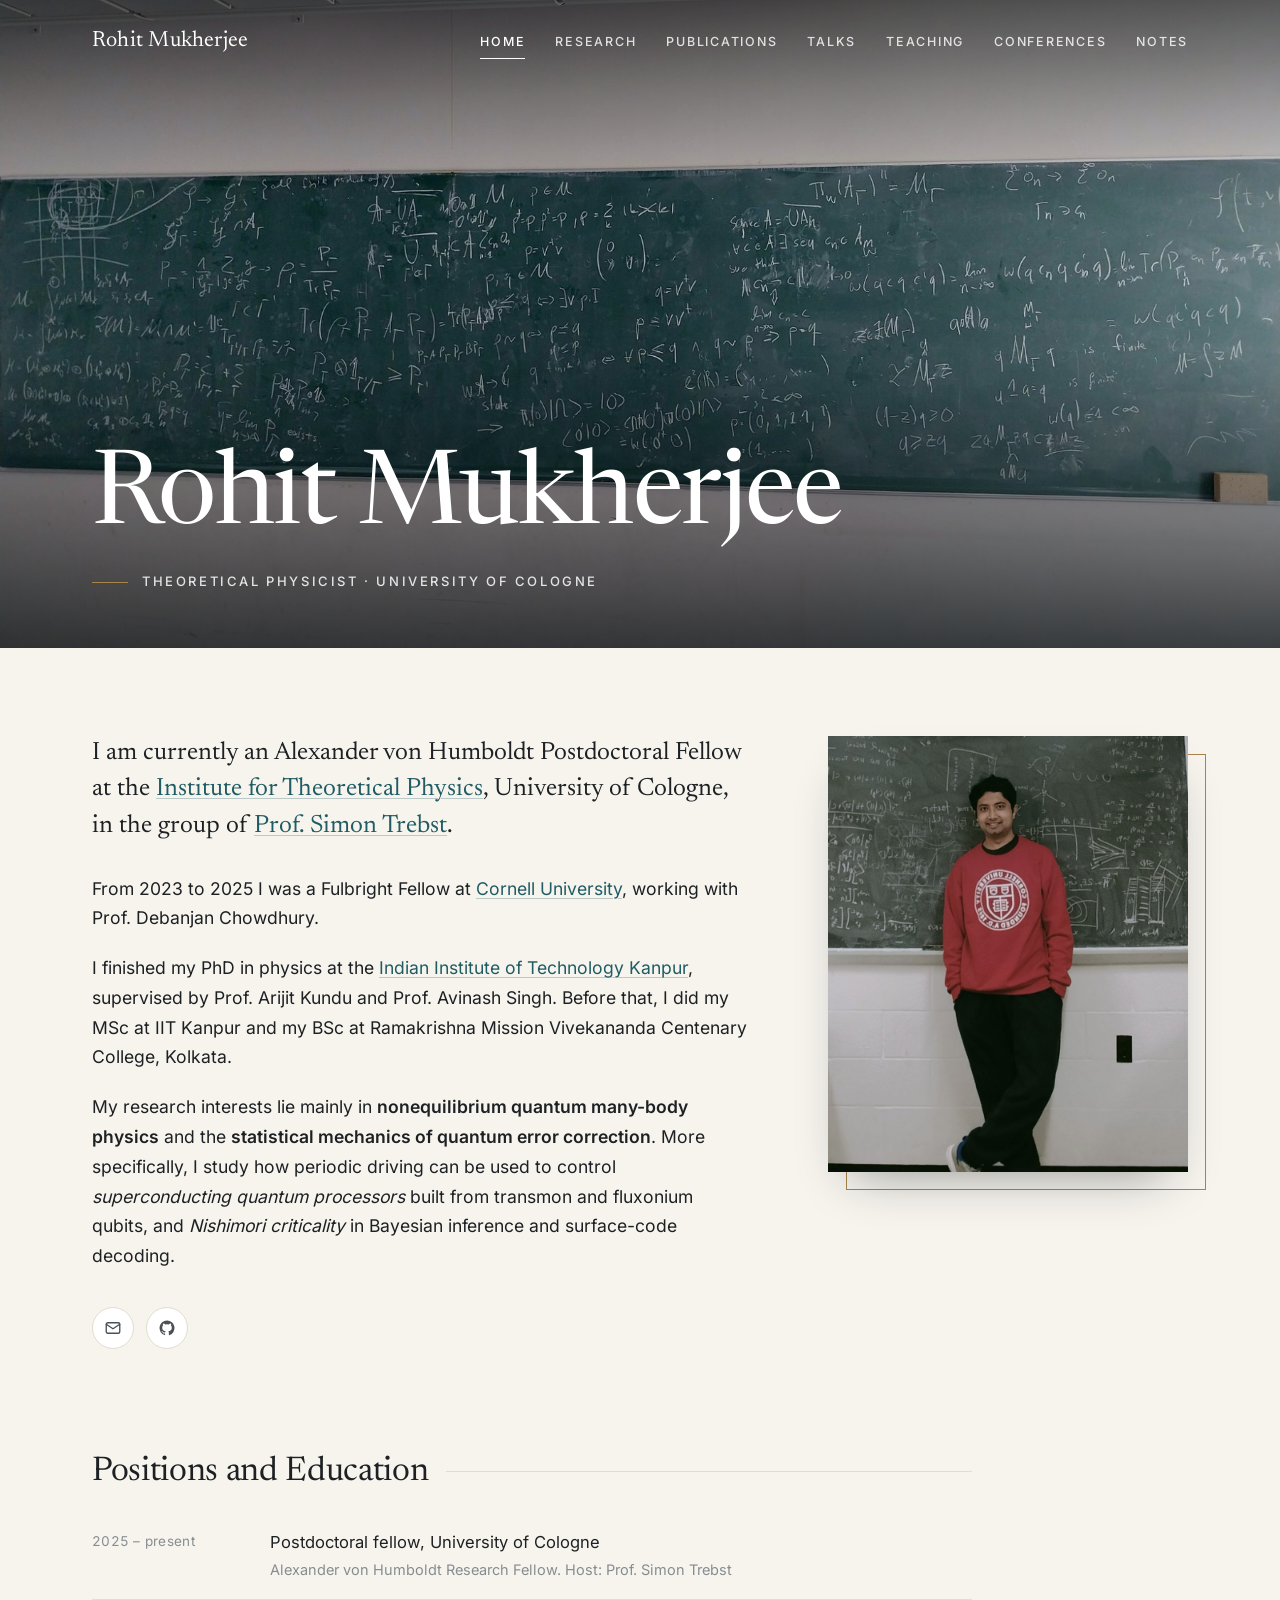
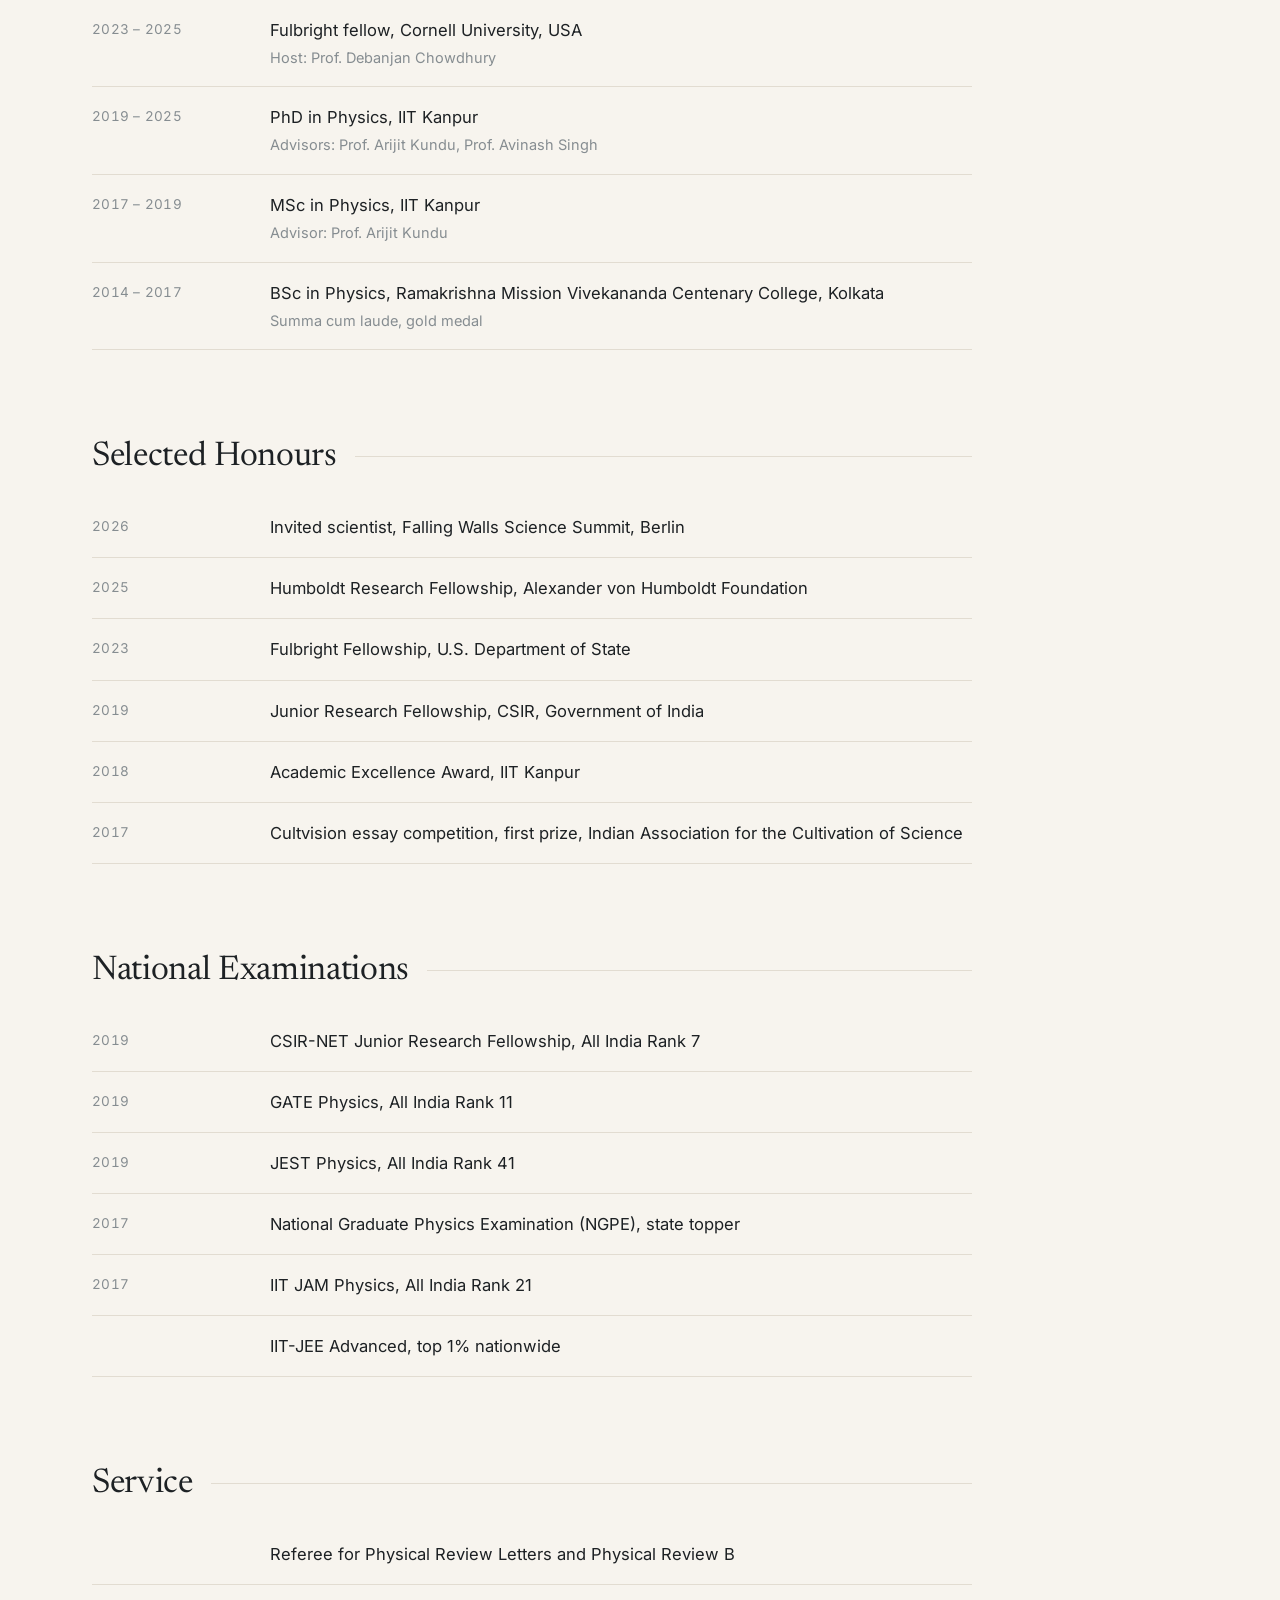
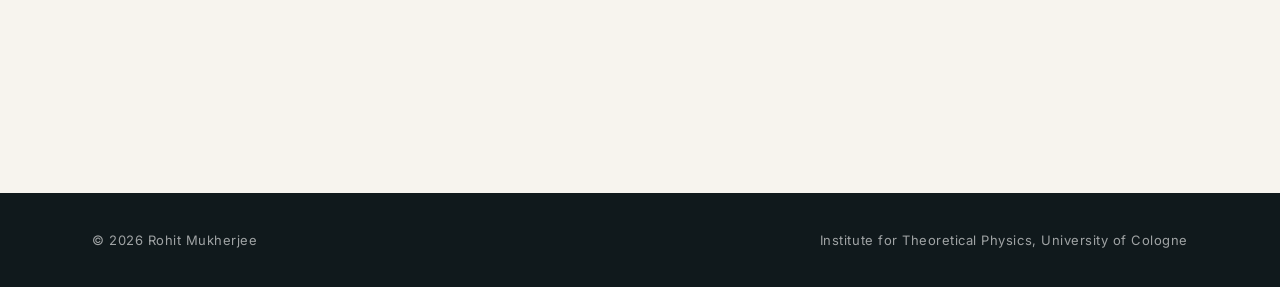
==== index.html @ ab515cd1 "Restyle: self-hosted Newsreader/Inter, full-bleed photo heroes, editorial layout Co-Authored-By: Cla" ====
<!DOCTYPE html>
<html lang="en">
  <head>
    <meta charset="UTF-8" />
    <meta name="viewport" content="width=device-width, initial-scale=1.0" />
    <title>Rohit Mukherjee</title>
    <meta name="description" content="Rohit Mukherjee, Alexander von Humboldt postdoctoral fellow at the Institute for Theoretical Physics, University of Cologne. Nonequilibrium quantum many-body physics and statistical mechanics of quantum error correction." />
    <link href="/assets/fonts/fonts.css" rel="stylesheet" />
    <link rel="stylesheet" href="/assets/site.css" />
  </head>
  <body class="has-hero">
    <header class="topbar">
      <div class="topbar-inner">
        <a class="brand" href="/">Rohit Mukherjee</a>
        <input class="nav-toggle" id="nav-toggle" type="checkbox" />
        <label class="nav-toggle-label" for="nav-toggle" aria-label="Menu"><span></span><span></span><span></span></label>
        <nav class="topnav" aria-label="Primary">
          <a href="/" aria-current="page">Home</a>
          <a href="/research/">Research</a>
          <a href="/publications/">Publications</a>
          <a href="/talks/">Talks</a>
          <a href="/teaching/">Teaching</a>
          <a href="/conferences/">Conferences</a>
          <a href="/notes/">Notes</a>
        </nav>
      </div>
    </header>
    <section class="banner banner-home" style="background-image: url('/assets/img/blackboard.jpg'); background-size: cover; background-position: center 60%">
      <div class="banner-inner">
        <h1>Rohit Mukherjee</h1>
        <p class="banner-sub">Theoretical physicist &middot; University of Cologne</p>
      </div>
    </section>
    <main class="page">
      <div class="home-grid section">
        <div class="prose">
          <p>I am currently an Alexander von Humboldt Postdoctoral Fellow at the <a href="https://www.thp.uni-koeln.de/">Institute for Theoretical Physics</a>, University of Cologne, in the group of <a href="https://www.thp.uni-koeln.de/trebst/">Prof. Simon Trebst</a>.</p>
          <p>From 2023 to 2025 I was a Fulbright Fellow at <a href="https://physics.cornell.edu/">Cornell University</a>, working with Prof. Debanjan Chowdhury.</p>
          <p>I finished my PhD in physics at the <a href="https://www.iitk.ac.in/phy/">Indian Institute of Technology Kanpur</a>, supervised by Prof. Arijit Kundu and Prof. Avinash Singh. Before that, I did my MSc at IIT Kanpur and my BSc at Ramakrishna Mission Vivekananda Centenary College, Kolkata.</p>
          <p>My research interests lie mainly in <b>nonequilibrium quantum many-body physics</b> and the <b>statistical mechanics of quantum error correction</b>. More specifically, I study how periodic driving can be used to control <i>superconducting quantum processors</i> built from transmon and fluxonium qubits, and <i>Nishimori criticality</i> in Bayesian inference and surface-code decoding.</p>
          <div class="icon-row"><a href="mailto:rmukher3@uni-koeln.de" title="Email" aria-label="Email"><svg viewBox="0 0 24 24" fill="none" stroke="currentColor" stroke-width="1.8" stroke-linecap="round" stroke-linejoin="round"><rect x="3" y="5" width="18" height="14" rx="2"/><path d="m3 7 9 6 9-6"/></svg></a><a href="https://github.com/rohitthpkoln-dotcom" title="GitHub" aria-label="GitHub"><svg viewBox="0 0 24 24" fill="currentColor"><path d="M12 2a10 10 0 0 0-3.16 19.49c.5.09.68-.22.68-.48v-1.7c-2.78.6-3.37-1.34-3.37-1.34-.45-1.16-1.11-1.47-1.11-1.47-.91-.62.07-.6.07-.6 1 .07 1.53 1.03 1.53 1.03.9 1.52 2.34 1.08 2.91.83.09-.65.35-1.08.63-1.33-2.22-.25-4.55-1.11-4.55-4.94 0-1.09.39-1.98 1.03-2.68-.1-.25-.45-1.27.1-2.64 0 0 .84-.27 2.75 1.02a9.56 9.56 0 0 1 5 0c1.91-1.29 2.75-1.02 2.75-1.02.55 1.37.2 2.39.1 2.64.64.7 1.03 1.59 1.03 2.68 0 3.84-2.34 4.68-4.57 4.93.36.31.68.92.68 1.85v2.75c0 .27.18.58.69.48A10 10 0 0 0 12 2Z"/></svg></a></div>
        </div>
        <figure class="photo-card" style="margin:0"><img src="/assets/img/portrait.jpg" alt="Photo of Rohit Mukherjee" /></figure>
      </div>
      <section class="section">
        <h2>Positions and Education</h2>
        <ul class="facts">
          <li><span class="fact-when">2025 &ndash; present</span><span class="fact-text">Postdoctoral fellow, University of Cologne<span class="fact-sub">Alexander von Humboldt Research Fellow. Host: Prof. Simon Trebst</span></span></li>
          <li><span class="fact-when">2023 &ndash; 2025</span><span class="fact-text">Fulbright fellow, Cornell University, USA<span class="fact-sub">Host: Prof. Debanjan Chowdhury</span></span></li>
          <li><span class="fact-when">2019 &ndash; 2025</span><span class="fact-text">PhD in Physics, IIT Kanpur<span class="fact-sub">Advisors: Prof. Arijit Kundu, Prof. Avinash Singh</span></span></li>
          <li><span class="fact-when">2017 &ndash; 2019</span><span class="fact-text">MSc in Physics, IIT Kanpur<span class="fact-sub">Advisor: Prof. Arijit Kundu</span></span></li>
          <li><span class="fact-when">2014 &ndash; 2017</span><span class="fact-text">BSc in Physics, Ramakrishna Mission Vivekananda Centenary College, Kolkata<span class="fact-sub">Summa cum laude, gold medal</span></span></li>
        </ul>
      </section>
      <section class="section">
        <h2>Selected Honours</h2>
        <ul class="facts">
          <li><span class="fact-when">2026</span><span class="fact-text">Invited scientist, Falling Walls Science Summit, Berlin</span></li>
          <li><span class="fact-when">2025</span><span class="fact-text">Humboldt Research Fellowship, Alexander von Humboldt Foundation</span></li>
          <li><span class="fact-when">2023</span><span class="fact-text">Fulbright Fellowship, U.S. Department of State</span></li>
          <li><span class="fact-when">2019</span><span class="fact-text">Junior Research Fellowship, CSIR, Government of India</span></li>
          <li><span class="fact-when">2018</span><span class="fact-text">Academic Excellence Award, IIT Kanpur</span></li>
          <li><span class="fact-when">2017</span><span class="fact-text">Cultvision essay competition, first prize, Indian Association for the Cultivation of Science</span></li>
        </ul>
      </section>
      <section class="section">
        <h2>National Examinations</h2>
        <ul class="facts">
          <li><span class="fact-when">2019</span><span class="fact-text">CSIR-NET Junior Research Fellowship, All India Rank 7</span></li>
          <li><span class="fact-when">2019</span><span class="fact-text">GATE Physics, All India Rank 11</span></li>
          <li><span class="fact-when">2019</span><span class="fact-text">JEST Physics, All India Rank 41</span></li>
          <li><span class="fact-when">2017</span><span class="fact-text">National Graduate Physics Examination (NGPE), state topper</span></li>
          <li><span class="fact-when">2017</span><span class="fact-text">IIT JAM Physics, All India Rank 21</span></li>
          <li><span class="fact-when"></span><span class="fact-text">IIT-JEE Advanced, top 1% nationwide</span></li>
        </ul>
      </section>
      <section class="section">
        <h2>Service</h2>
        <ul class="facts">
          <li><span class="fact-when"></span><span class="fact-text">Referee for Physical Review Letters and Physical Review B</span></li>
        </ul>
      </section>
    </main>

    <footer class="footer">
      <div class="footer-inner">
        <span>&copy; 2026 Rohit Mukherjee</span>
        <span>Institute for Theoretical Physics, University of Cologne</span>
      </div>
    </footer>
  </body>
</html>
---- assets/fonts/fonts.css ----
/* latin-ext */
@font-face {
  font-family: 'Inter';
  font-style: normal;
  font-weight: 400;
  font-display: swap;
  src: url(/assets/fonts/inter-normal-latin-ext.woff2) format('woff2');
  unicode-range: U+0100-02BA, U+02BD-02C5, U+02C7-02CC, U+02CE-02D7, U+02DD-02FF, U+0304, U+0308, U+0329, U+1D00-1DBF, U+1E00-1E9F, U+1EF2-1EFF, U+2020, U+20A0-20AB, U+20AD-20C0, U+2113, U+2C60-2C7F, U+A720-A7FF;
}
/* latin */
@font-face {
  font-family: 'Inter';
  font-style: normal;
  font-weight: 400;
  font-display: swap;
  src: url(/assets/fonts/inter-normal-latin.woff2) format('woff2');
  unicode-range: U+0000-00FF, U+0131, U+0152-0153, U+02BB-02BC, U+02C6, U+02DA, U+02DC, U+0304, U+0308, U+0329, U+2000-206F, U+20AC, U+2122, U+2191, U+2193, U+2212, U+2215, U+FEFF, U+FFFD;
}
/* latin-ext */
@font-face {
  font-family: 'Inter';
  font-style: normal;
  font-weight: 500;
  font-display: swap;
  src: url(/assets/fonts/inter-normal-latin-ext.woff2) format('woff2');
  unicode-range: U+0100-02BA, U+02BD-02C5, U+02C7-02CC, U+02CE-02D7, U+02DD-02FF, U+0304, U+0308, U+0329, U+1D00-1DBF, U+1E00-1E9F, U+1EF2-1EFF, U+2020, U+20A0-20AB, U+20AD-20C0, U+2113, U+2C60-2C7F, U+A720-A7FF;
}
/* latin */
@font-face {
  font-family: 'Inter';
  font-style: normal;
  font-weight: 500;
  font-display: swap;
  src: url(/assets/fonts/inter-normal-latin.woff2) format('woff2');
  unicode-range: U+0000-00FF, U+0131, U+0152-0153, U+02BB-02BC, U+02C6, U+02DA, U+02DC, U+0304, U+0308, U+0329, U+2000-206F, U+20AC, U+2122, U+2191, U+2193, U+2212, U+2215, U+FEFF, U+FFFD;
}
/* latin-ext */
@font-face {
  font-family: 'Inter';
  font-style: normal;
  font-weight: 600;
  font-display: swap;
  src: url(/assets/fonts/inter-normal-latin-ext.woff2) format('woff2');
  unicode-range: U+0100-02BA, U+02BD-02C5, U+02C7-02CC, U+02CE-02D7, U+02DD-02FF, U+0304, U+0308, U+0329, U+1D00-1DBF, U+1E00-1E9F, U+1EF2-1EFF, U+2020, U+20A0-20AB, U+20AD-20C0, U+2113, U+2C60-2C7F, U+A720-A7FF;
}
/* latin */
@font-face {
  font-family: 'Inter';
  font-style: normal;
  font-weight: 600;
  font-display: swap;
  src: url(/assets/fonts/inter-normal-latin.woff2) format('woff2');
  unicode-range: U+0000-00FF, U+0131, U+0152-0153, U+02BB-02BC, U+02C6, U+02DA, U+02DC, U+0304, U+0308, U+0329, U+2000-206F, U+20AC, U+2122, U+2191, U+2193, U+2212, U+2215, U+FEFF, U+FFFD;
}
/* latin-ext */
@font-face {
  font-family: 'Newsreader';
  font-style: italic;
  font-weight: 400;
  font-display: swap;
  src: url(/assets/fonts/newsreader-italic-latin-ext.woff2) format('woff2');
  unicode-range: U+0100-02BA, U+02BD-02C5, U+02C7-02CC, U+02CE-02D7, U+02DD-02FF, U+0304, U+0308, U+0329, U+1D00-1DBF, U+1E00-1E9F, U+1EF2-1EFF, U+2020, U+20A0-20AB, U+20AD-20C0, U+2113, U+2C60-2C7F, U+A720-A7FF;
}
/* latin */
@font-face {
  font-family: 'Newsreader';
  font-style: italic;
  font-weight: 400;
  font-display: swap;
  src: url(/assets/fonts/newsreader-italic-latin.woff2) format('woff2');
  unicode-range: U+0000-00FF, U+0131, U+0152-0153, U+02BB-02BC, U+02C6, U+02DA, U+02DC, U+0304, U+0308, U+0329, U+2000-206F, U+20AC, U+2122, U+2191, U+2193, U+2212, U+2215, U+FEFF, U+FFFD;
}
/* latin-ext */
@font-face {
  font-family: 'Newsreader';
  font-style: normal;
  font-weight: 400;
  font-display: swap;
  src: url(/assets/fonts/newsreader-normal-latin-ext.woff2) format('woff2');
  unicode-range: U+0100-02BA, U+02BD-02C5, U+02C7-02CC, U+02CE-02D7, U+02DD-02FF, U+0304, U+0308, U+0329, U+1D00-1DBF, U+1E00-1E9F, U+1EF2-1EFF, U+2020, U+20A0-20AB, U+20AD-20C0, U+2113, U+2C60-2C7F, U+A720-A7FF;
}
/* latin */
@font-face {
  font-family: 'Newsreader';
  font-style: normal;
  font-weight: 400;
  font-display: swap;
  src: url(/assets/fonts/newsreader-normal-latin.woff2) format('woff2');
  unicode-range: U+0000-00FF, U+0131, U+0152-0153, U+02BB-02BC, U+02C6, U+02DA, U+02DC, U+0304, U+0308, U+0329, U+2000-206F, U+20AC, U+2122, U+2191, U+2193, U+2212, U+2215, U+FEFF, U+FFFD;
}
/* latin-ext */
@font-face {
  font-family: 'Newsreader';
  font-style: normal;
  font-weight: 500;
  font-display: swap;
  src: url(/assets/fonts/newsreader-normal-latin-ext.woff2) format('woff2');
  unicode-range: U+0100-02BA, U+02BD-02C5, U+02C7-02CC, U+02CE-02D7, U+02DD-02FF, U+0304, U+0308, U+0329, U+1D00-1DBF, U+1E00-1E9F, U+1EF2-1EFF, U+2020, U+20A0-20AB, U+20AD-20C0, U+2113, U+2C60-2C7F, U+A720-A7FF;
}
/* latin */
@font-face {
  font-family: 'Newsreader';
  font-style: normal;
  font-weight: 500;
  font-display: swap;
  src: url(/assets/fonts/newsreader-normal-latin.woff2) format('woff2');
  unicode-range: U+0000-00FF, U+0131, U+0152-0153, U+02BB-02BC, U+02C6, U+02DA, U+02DC, U+0304, U+0308, U+0329, U+2000-206F, U+20AC, U+2122, U+2191, U+2193, U+2212, U+2215, U+FEFF, U+FFFD;
}
---- assets/site.css ----
/* ------------------------------------------------------------------
   Rohit Mukherjee — site styles
   Palette, type and spacing are set in :root; change them there.
   ------------------------------------------------------------------ */
:root {
  --paper: #f7f4ee;          /* page background */
  --paper-2: #efeae1;        /* subtle panels */
  --ink: #1d2124;            /* body text */
  --ink-soft: #4a5257;
  --muted: #868d91;          /* dates, author lists */
  --rule: #e2dcd1;           /* hairlines */
  --accent: #1f5c63;         /* links, headings accents (deep teal) */
  --accent-ink: #163f44;
  --brass: #a8834a;          /* small details */
  --night: #10191c;          /* dark surfaces */

  --serif: "Newsreader", "Iowan Old Style", Georgia, serif;
  --sans: "Inter", -apple-system, "Segoe UI", Helvetica, Arial, sans-serif;
  --mono: ui-monospace, "SF Mono", Menlo, monospace;

  --wide: 1160px;
  --text: 720px;
}

* { box-sizing: border-box; }
html { -webkit-text-size-adjust: 100%; scroll-behavior: smooth; }

body {
  margin: 0;
  background: var(--paper);
  color: var(--ink);
  font-family: var(--sans);
  font-size: 16.5px;
  line-height: 1.7;
  font-feature-settings: "ss01", "cv11";
  -webkit-font-smoothing: antialiased;
  text-rendering: optimizeLegibility;
}

a {
  color: var(--accent);
  text-decoration: underline;
  text-decoration-color: rgba(31, 92, 99, 0.28);
  text-decoration-thickness: 1px;
  text-underline-offset: 3px;
  transition: color 0.15s, text-decoration-color 0.15s;
}
a:hover { color: var(--accent-ink); text-decoration-color: currentColor; }

h1, h2, h3, h4 {
  font-family: var(--serif);
  font-weight: 400;
  color: var(--ink);
  line-height: 1.15;
  letter-spacing: -0.01em;
}
b, strong { font-weight: 600; }

/* ---------------- header ---------------- */
.topbar { position: relative; z-index: 30; }
.has-hero .topbar { position: absolute; top: 0; left: 0; right: 0; }
.plain .topbar { background: var(--night); }

.topbar-inner {
  max-width: var(--wide);
  margin: 0 auto;
  padding: 0 32px;
  height: 84px;
  display: flex;
  align-items: center;
  justify-content: space-between;
  gap: 24px;
}
.brand {
  font-family: var(--serif);
  font-size: 22px;
  letter-spacing: 0.01em;
  color: #fff;
  text-decoration: none;
  white-space: nowrap;
}
.brand:hover { color: #fff; }

.topnav { display: flex; gap: 30px; align-items: center; }
.topnav a {
  position: relative;
  color: rgba(255, 255, 255, 0.82);
  font-size: 12.5px;
  font-weight: 500;
  letter-spacing: 0.14em;
  text-transform: uppercase;
  text-decoration: none;
  padding: 6px 0;
  white-space: nowrap;
}
.topnav a::after {
  content: "";
  position: absolute;
  left: 0;
  right: 0;
  bottom: 0;
  height: 1px;
  background: currentColor;
  transform: scaleX(0);
  transform-origin: left;
  transition: transform 0.25s ease;
}
.topnav a:hover { color: #fff; }
.topnav a:hover::after, .topnav a[aria-current="page"]::after { transform: scaleX(1); }
.topnav a[aria-current="page"] { color: #fff; }

.nav-toggle, .nav-toggle-label { display: none; }

/* ---------------- hero banner ---------------- */
.banner {
  position: relative;
  min-height: 46vh;
  display: flex;
  align-items: flex-end;
  background-color: var(--night);
  background-size: cover;
  background-position: center;
  color: #fff;
  isolation: isolate;
}
.banner-home { min-height: 72vh; }
.banner::before {               /* legibility: dark at top (nav) and bottom (title) */
  content: "";
  position: absolute;
  inset: 0;
  z-index: -1;
  background:
    linear-gradient(180deg, rgba(10, 16, 18, 0.62) 0%, rgba(10, 16, 18, 0.12) 32%, rgba(10, 16, 18, 0.18) 55%, rgba(10, 16, 18, 0.78) 100%);
}
.banner-inner {
  width: 100%;
  max-width: var(--wide);
  margin: 0 auto;
  padding: 140px 32px 56px;
}
.banner h1 {
  margin: 0;
  color: #fff;
  font-size: clamp(40px, 6vw, 76px);
  font-weight: 400;
  letter-spacing: -0.015em;
  line-height: 1.02;
}
.banner-home h1 { font-size: clamp(48px, 8vw, 104px); }
.banner-sub {
  margin: 18px 0 0;
  font-size: 13px;
  font-weight: 500;
  letter-spacing: 0.2em;
  text-transform: uppercase;
  color: rgba(255, 255, 255, 0.85);
}
.banner-sub::before {
  content: "";
  display: inline-block;
  width: 36px;
  height: 1px;
  margin-right: 14px;
  vertical-align: middle;
  background: var(--brass);
}

/* ---------------- page body ---------------- */
.page {
  max-width: var(--wide);
  margin: 0 auto;
  padding: 88px 32px 120px;
}
.page > *:not(.home-grid) { max-width: 880px; }

.page-intro {
  font-family: var(--serif);
  font-size: 22px;
  line-height: 1.5;
  color: var(--ink-soft);
  margin: 0 0 64px;
  max-width: var(--text);
}
.prose { max-width: var(--text); }
.prose p { margin: 0 0 1.15em; }
.prose b { color: var(--ink); }

.section { margin: 0 0 88px; }
.section > h2, .year-heading {
  display: flex;
  align-items: baseline;
  gap: 18px;
  font-size: 34px;
  margin: 0 0 28px;
}
.section > h2::after, .year-heading::after {
  content: "";
  flex: 1;
  height: 1px;
  background: var(--rule);
  transform: translateY(-8px);
}
.section > h3 {
  font-size: 22px;
  font-style: italic;
  margin: 36px 0 10px;
  color: var(--ink-soft);
}
.year-heading { margin-top: 64px; font-size: 30px; color: var(--accent); }

/* home */
.home-grid {
  display: grid;
  grid-template-columns: minmax(0, 1fr) 360px;
  gap: 80px;
  align-items: start;
  margin-bottom: 104px;
}
.home-grid .prose { font-size: 17.5px; }
.home-grid .prose p:first-child {
  font-family: var(--serif);
  font-size: 25px;
  line-height: 1.45;
  color: var(--ink);
}
.photo-card {
  margin: 0;
  position: relative;
}
.photo-card::before {             /* offset brass frame */
  content: "";
  position: absolute;
  inset: 18px -18px -18px 18px;
  border: 1px solid var(--brass);
  z-index: 0;
}
.photo-card img {
  position: relative;
  z-index: 1;
  display: block;
  width: 100%;
  height: auto;
  filter: saturate(0.92);
  box-shadow: 0 24px 48px -24px rgba(16, 25, 28, 0.45);
}

.icon-row { display: flex; gap: 12px; margin-top: 36px; flex-wrap: wrap; }
.icon-row a {
  display: inline-flex;
  align-items: center;
  justify-content: center;
  width: 42px;
  height: 42px;
  border: 1px solid var(--rule);
  border-radius: 50%;
  color: var(--ink-soft);
  background: #fff;
  font-size: 11px;
  font-weight: 600;
  letter-spacing: 0.04em;
  text-decoration: none;
  transition: all 0.2s;
}
.icon-row a:hover { background: var(--accent); border-color: var(--accent); color: #fff; }
.icon-row svg { width: 18px; height: 18px; }

/* CV-style lists: date left, text right */
.facts { list-style: none; margin: 0; padding: 0; }
.facts li {
  display: grid;
  grid-template-columns: 150px minmax(0, 1fr);
  gap: 28px;
  padding: 16px 0;
  border-top: 1px solid var(--rule);
}
.facts li:last-child { border-bottom: 1px solid var(--rule); }
.fact-when {
  color: var(--muted);
  font-size: 13.5px;
  font-variant-numeric: tabular-nums;
  letter-spacing: 0.02em;
  padding-top: 2px;
}
.fact-sub { display: block; color: var(--muted); font-size: 14.5px; margin-top: 2px; }

/* entries (publications, talks, conferences, notes) */
.entries { list-style: none; margin: 0; padding: 0; }
.entry { padding: 26px 0; border-top: 1px solid var(--rule); }
.entry:last-child { border-bottom: 1px solid var(--rule); }
.section > h2 + .entries > .entry:first-child,
.section > h2 + .facts > li:first-child,
.year-heading + .entries > .entry:first-child { border-top: 0; padding-top: 8px; }
.entry-title {
  font-family: var(--serif);
  font-size: 21px;
  line-height: 1.35;
  color: var(--ink);
  margin: 0;
}
.entry-title a { color: var(--ink); text-decoration: none; }
.entry-title a:hover { color: var(--accent); }
.entry-meta { color: var(--muted); font-size: 14.5px; margin: 8px 0 0; }
.entry-meta b { color: var(--ink-soft); }
.entry-meta a { color: var(--accent); }
.entry-text { margin: 10px 0 0; color: var(--ink-soft); }
.entry-links {
  margin: 12px 0 0;
  display: flex;
  gap: 20px;
  flex-wrap: wrap;
  font-size: 12.5px;
  font-weight: 500;
  letter-spacing: 0.1em;
  text-transform: uppercase;
}
.entry-links a { text-decoration: none; }
.entry-links a::after { content: " \2192"; }

.pill {
  display: inline-block;
  margin-right: 12px;
  padding: 3px 10px 2px;
  border: 1px solid var(--brass);
  border-radius: 2px;
  color: var(--brass);
  font-family: var(--sans);
  font-size: 10.5px;
  font-weight: 600;
  letter-spacing: 0.16em;
  text-transform: uppercase;
  vertical-align: 4px;
}

.tag-row { display: flex; gap: 14px; flex-wrap: wrap; margin-top: 12px; }
.tag { font-size: 13px; color: var(--muted); }
.tag::before { content: "#"; color: var(--brass); margin-right: 1px; }

.empty { color: var(--muted); font-style: italic; }

/* ---------------- footer ---------------- */
.footer { background: var(--night); color: rgba(255, 255, 255, 0.6); font-size: 13px; }
.footer-inner {
  max-width: var(--wide);
  margin: 0 auto;
  padding: 36px 32px;
  display: flex;
  justify-content: space-between;
  gap: 16px;
  flex-wrap: wrap;
  letter-spacing: 0.04em;
}

/* ---------------- note (post) pages ---------------- */
.post-shell {
  max-width: var(--wide);
  margin: 0 auto;
  padding: 80px 32px 120px;
  display: grid;
  grid-template-columns: minmax(0, 1fr) 230px;
  gap: 72px;
  align-items: start;
}
.article-header { margin-bottom: 40px; padding-bottom: 32px; border-bottom: 1px solid var(--rule); }
.article-header h1 { font-size: clamp(34px, 4.5vw, 52px); margin: 10px 0 16px; }
.article-meta {
  color: var(--brass);
  margin: 0;
  font-size: 12.5px;
  font-weight: 500;
  letter-spacing: 0.16em;
  text-transform: uppercase;
}
.article-lede { font-family: var(--serif); color: var(--ink-soft); font-size: 21px; line-height: 1.5; margin: 0; }
.post-tags { display: flex; gap: 14px; flex-wrap: wrap; margin-top: 16px; }

.article-body { max-width: 740px; font-size: 17px; }
.article-body h2 { font-size: 32px; margin: 56px 0 14px; }
.article-body h3 { font-size: 23px; font-style: italic; margin: 36px 0 10px; }
.article-body p, .article-body li { line-height: 1.8; }
.article-body blockquote {
  margin: 28px 0;
  padding: 18px 24px;
  border-left: 2px solid var(--brass);
  background: var(--paper-2);
  font-family: var(--serif);
  font-size: 19px;
}
.article-body code { font-family: var(--mono); font-size: 0.86em; background: var(--paper-2); padding: 1px 5px; border-radius: 3px; }
.article-body pre { overflow-x: auto; background: var(--paper-2); padding: 16px 18px; border-radius: 4px; }
.article-body pre code { background: none; padding: 0; }
.article-body mjx-container[display="true"] { overflow-x: auto; overflow-y: hidden; max-width: 100%; }
.article-body table { border-collapse: collapse; margin: 18px 0; }
.article-body th, .article-body td { border-bottom: 1px solid var(--rule); padding: 8px 14px; }
.article-body img { max-width: 100%; }

.toc-card { position: sticky; top: 40px; font-size: 14px; }
.toc-label {
  margin: 0 0 12px;
  font-weight: 600;
  color: var(--brass);
  letter-spacing: 0.16em;
  text-transform: uppercase;
  font-size: 11px;
}
.toc-list { list-style: none; margin: 0; padding: 0 0 0 16px; border-left: 1px solid var(--rule); }
.toc-item { margin: 8px 0; line-height: 1.4; }
.toc-item a { color: var(--muted); text-decoration: none; }
.toc-item a:hover { color: var(--accent); }
.toc-item-sub { padding-left: 14px; font-size: 13px; }
.toc-empty { color: var(--muted); }
.error-panel { padding: 20px; border: 1px solid var(--rule); background: #fff; }

/* ---------------- small screens ---------------- */
@media (max-width: 1000px) {
  .nav-toggle-label {
    display: inline-flex;
    flex-direction: column;
    gap: 6px;
    cursor: pointer;
    padding: 8px;
  }
  .nav-toggle-label span { width: 24px; height: 1.5px; background: #fff; display: block; }
  .topnav {
    display: none;
    position: absolute;
    top: 84px;
    left: 0;
    right: 0;
    flex-direction: column;
    align-items: flex-start;
    gap: 0;
    padding: 8px 32px 20px;
    background: var(--night);
  }
  .topnav a { padding: 12px 0; }
  .nav-toggle:checked ~ .topnav { display: flex; }
}

@media (max-width: 860px) {
  body { font-size: 16px; }
  .home-grid { grid-template-columns: 1fr; gap: 56px; }
  .photo-card { max-width: 300px; order: -1; }
  .post-shell { grid-template-columns: 1fr; }
  .toc-card { display: none; }
  .banner { min-height: 38vh; }
  .banner-home { min-height: 56vh; }
  .page { padding: 56px 20px 88px; }
  .topbar-inner, .footer-inner, .post-shell, .banner-inner { padding-left: 20px; padding-right: 20px; }
  .banner-inner { padding-top: 120px; padding-bottom: 36px; }
  .section > h2 { font-size: 28px; }
  .home-grid .prose p:first-child { font-size: 21px; }
}

@media (max-width: 600px) {
  .facts li { grid-template-columns: 1fr; gap: 2px; }
}
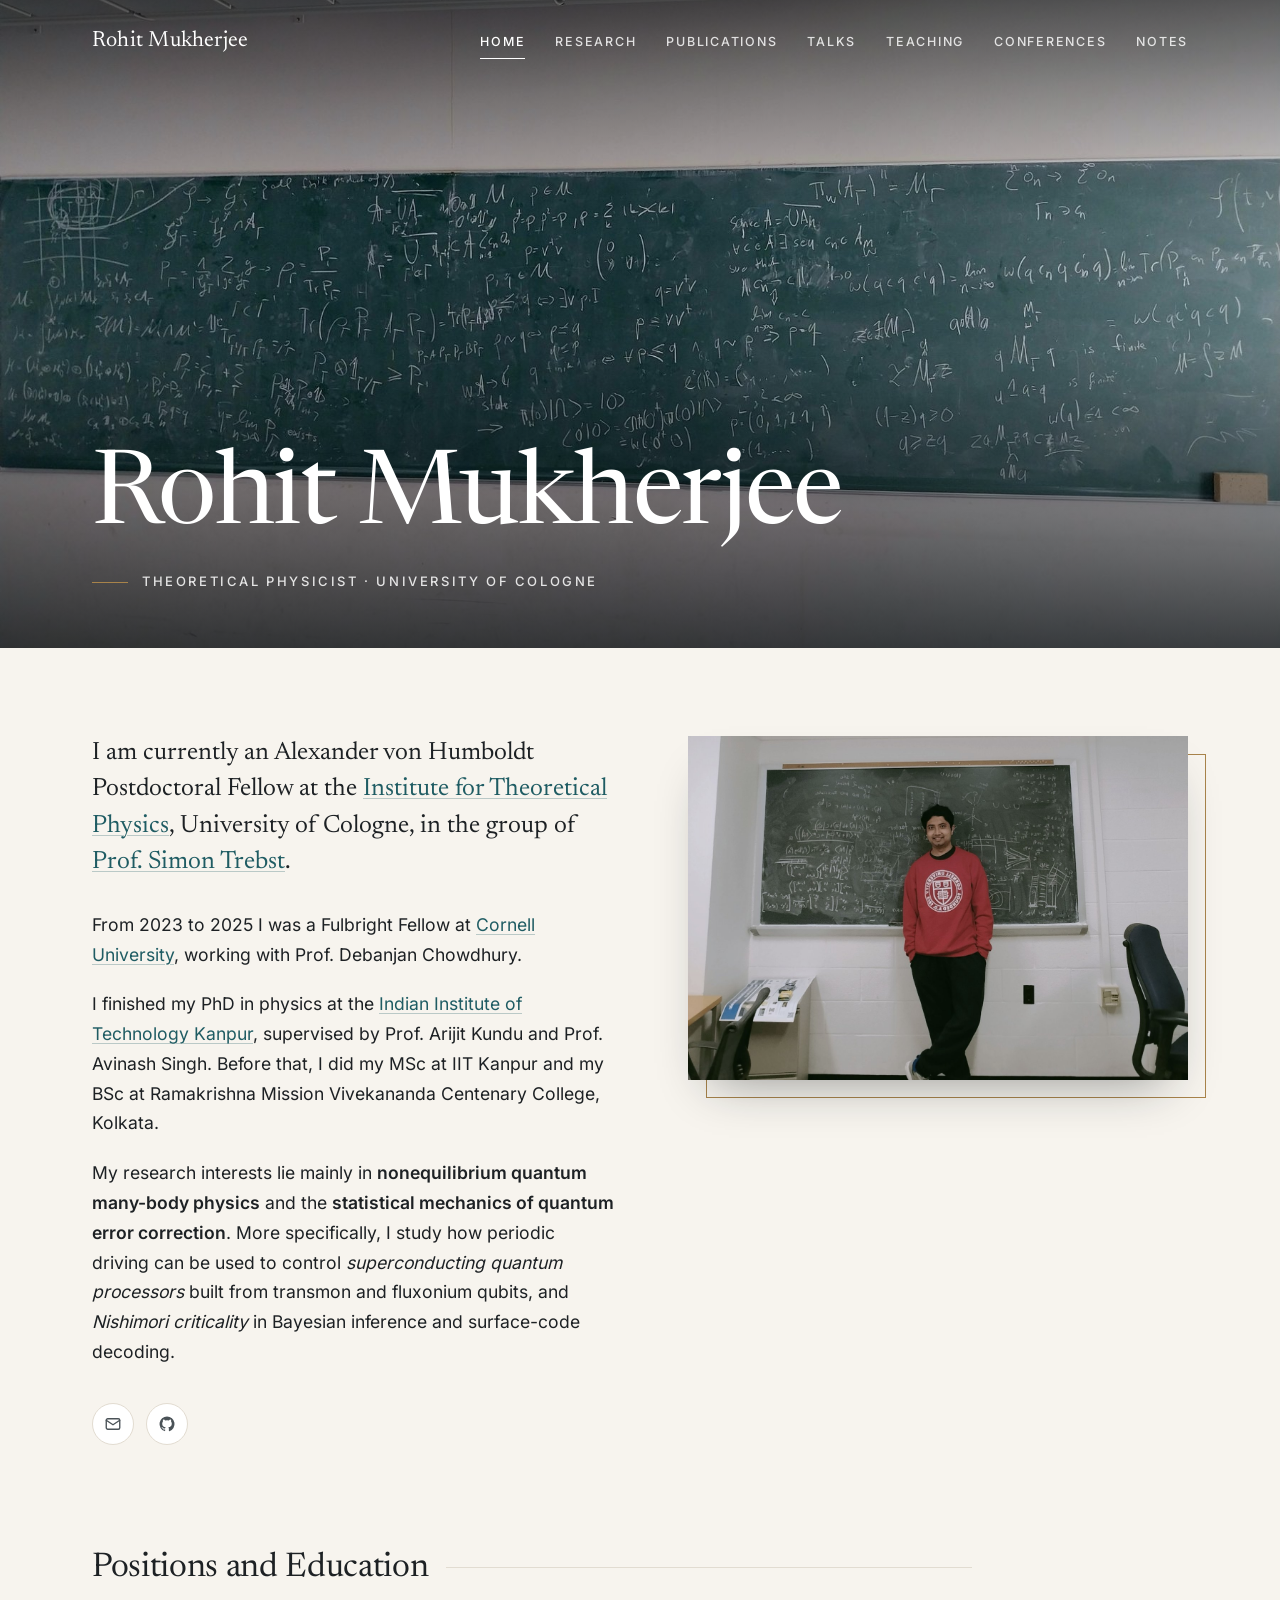
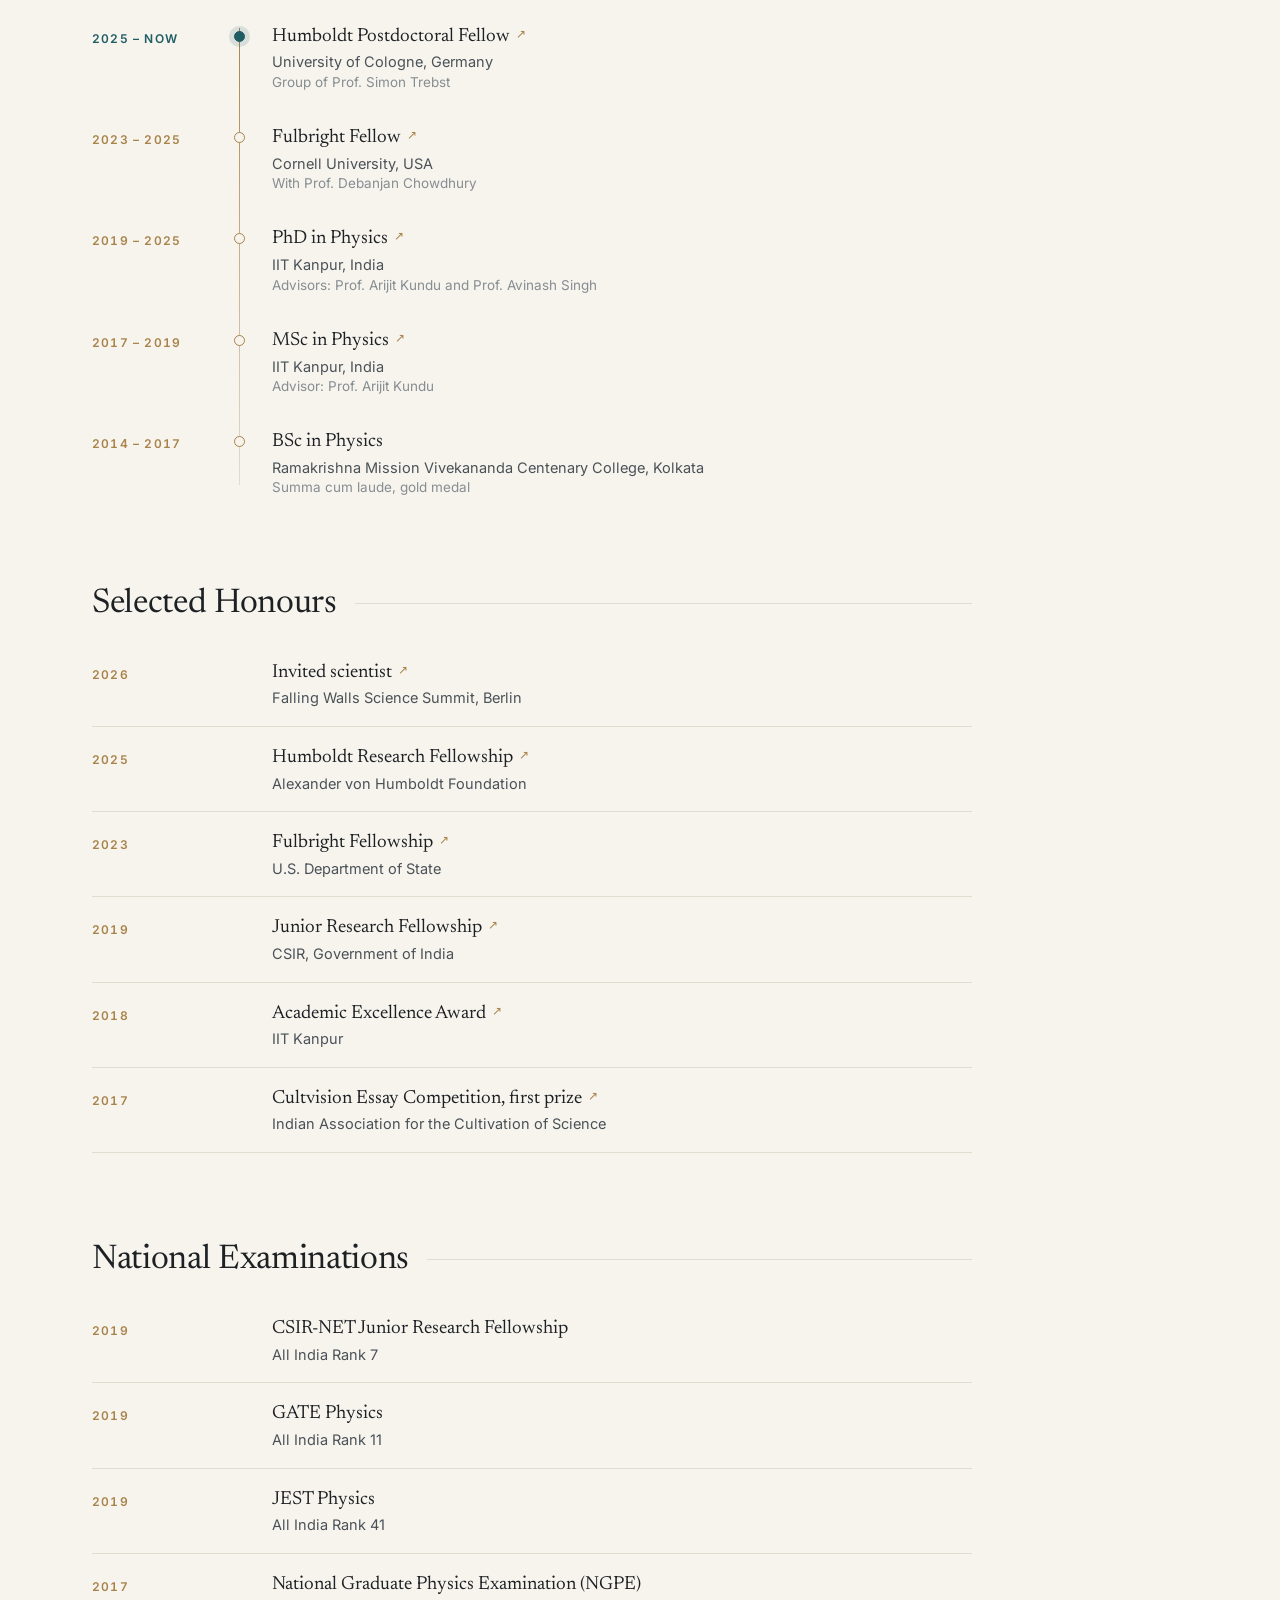
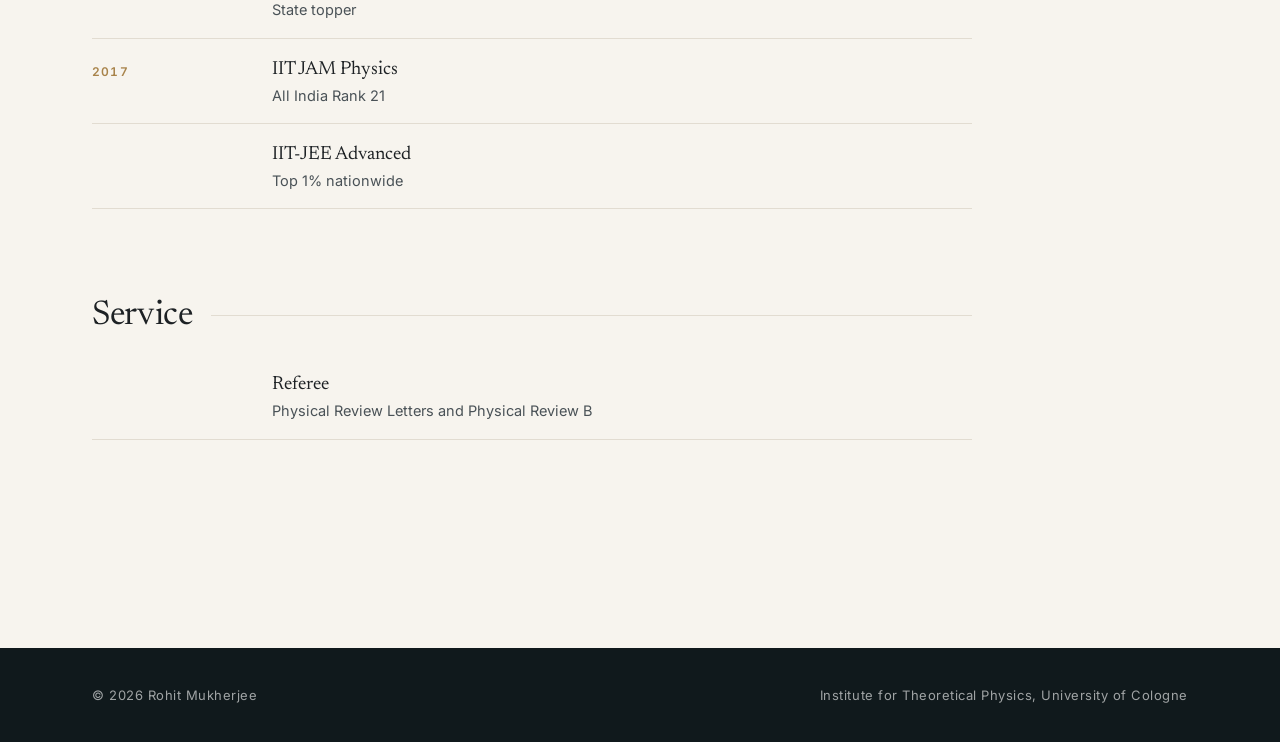
==== commit d62e3f30: "Home: timeline for positions, linked honours, unified list style Co-Authored-By: Claude Opus 5.5 <no" ====
--- a/index.html
+++ b/index.html
@@ -44,40 +44,40 @@
       </div>
       <section class="section">
         <h2>Positions and Education</h2>
-        <ul class="facts">
-          <li><span class="fact-when">2025 &ndash; present</span><span class="fact-text">Postdoctoral fellow, University of Cologne<span class="fact-sub">Alexander von Humboldt Research Fellow. Host: Prof. Simon Trebst</span></span></li>
-          <li><span class="fact-when">2023 &ndash; 2025</span><span class="fact-text">Fulbright fellow, Cornell University, USA<span class="fact-sub">Host: Prof. Debanjan Chowdhury</span></span></li>
-          <li><span class="fact-when">2019 &ndash; 2025</span><span class="fact-text">PhD in Physics, IIT Kanpur<span class="fact-sub">Advisors: Prof. Arijit Kundu, Prof. Avinash Singh</span></span></li>
-          <li><span class="fact-when">2017 &ndash; 2019</span><span class="fact-text">MSc in Physics, IIT Kanpur<span class="fact-sub">Advisor: Prof. Arijit Kundu</span></span></li>
-          <li><span class="fact-when">2014 &ndash; 2017</span><span class="fact-text">BSc in Physics, Ramakrishna Mission Vivekananda Centenary College, Kolkata<span class="fact-sub">Summa cum laude, gold medal</span></span></li>
+        <ul class="facts timeline">
+          <li class="is-current"><span class="fact-when">2025 &ndash; now</span><span class="tl-dot" aria-hidden="true"></span><span class="fact-text"><a class="fact-link" href="https://www.thp.uni-koeln.de/trebst/">Humboldt Postdoctoral Fellow</a><span class="fact-place">University of Cologne, Germany</span><span class="fact-sub">Group of Prof. Simon Trebst</span></span></li>
+          <li><span class="fact-when">2023 &ndash; 2025</span><span class="tl-dot" aria-hidden="true"></span><span class="fact-text"><a class="fact-link" href="https://physics.cornell.edu/">Fulbright Fellow</a><span class="fact-place">Cornell University, USA</span><span class="fact-sub">With Prof. Debanjan Chowdhury</span></span></li>
+          <li><span class="fact-when">2019 &ndash; 2025</span><span class="tl-dot" aria-hidden="true"></span><span class="fact-text"><a class="fact-link" href="https://www.iitk.ac.in/phy/">PhD in Physics</a><span class="fact-place">IIT Kanpur, India</span><span class="fact-sub">Advisors: Prof. Arijit Kundu and Prof. Avinash Singh</span></span></li>
+          <li><span class="fact-when">2017 &ndash; 2019</span><span class="tl-dot" aria-hidden="true"></span><span class="fact-text"><a class="fact-link" href="https://www.iitk.ac.in/phy/">MSc in Physics</a><span class="fact-place">IIT Kanpur, India</span><span class="fact-sub">Advisor: Prof. Arijit Kundu</span></span></li>
+          <li><span class="fact-when">2014 &ndash; 2017</span><span class="tl-dot" aria-hidden="true"></span><span class="fact-text">BSc in Physics<span class="fact-place">Ramakrishna Mission Vivekananda Centenary College, Kolkata</span><span class="fact-sub">Summa cum laude, gold medal</span></span></li>
         </ul>
       </section>
       <section class="section">
         <h2>Selected Honours</h2>
         <ul class="facts">
-          <li><span class="fact-when">2026</span><span class="fact-text">Invited scientist, Falling Walls Science Summit, Berlin</span></li>
-          <li><span class="fact-when">2025</span><span class="fact-text">Humboldt Research Fellowship, Alexander von Humboldt Foundation</span></li>
-          <li><span class="fact-when">2023</span><span class="fact-text">Fulbright Fellowship, U.S. Department of State</span></li>
-          <li><span class="fact-when">2019</span><span class="fact-text">Junior Research Fellowship, CSIR, Government of India</span></li>
-          <li><span class="fact-when">2018</span><span class="fact-text">Academic Excellence Award, IIT Kanpur</span></li>
-          <li><span class="fact-when">2017</span><span class="fact-text">Cultvision essay competition, first prize, Indian Association for the Cultivation of Science</span></li>
+          <li><span class="fact-when">2026</span><span class="fact-text"><a class="fact-link" href="https://falling-walls.com/">Invited scientist</a><span class="fact-place">Falling Walls Science Summit, Berlin</span></span></li>
+          <li><span class="fact-when">2025</span><span class="fact-text"><a class="fact-link" href="https://www.humboldt-foundation.de/en/apply/sponsorship-programmes/humboldt-research-fellowship">Humboldt Research Fellowship</a><span class="fact-place">Alexander von Humboldt Foundation</span></span></li>
+          <li><span class="fact-when">2023</span><span class="fact-text"><a class="fact-link" href="https://fulbrightprogram.org/">Fulbright Fellowship</a><span class="fact-place">U.S. Department of State</span></span></li>
+          <li><span class="fact-when">2019</span><span class="fact-text"><a class="fact-link" href="https://csirhrdg.res.in/">Junior Research Fellowship</a><span class="fact-place">CSIR, Government of India</span></span></li>
+          <li><span class="fact-when">2018</span><span class="fact-text"><a class="fact-link" href="https://www.iitk.ac.in/">Academic Excellence Award</a><span class="fact-place">IIT Kanpur</span></span></li>
+          <li><span class="fact-when">2017</span><span class="fact-text"><a class="fact-link" href="https://iacs.res.in/">Cultvision Essay Competition, first prize</a><span class="fact-place">Indian Association for the Cultivation of Science</span></span></li>
         </ul>
       </section>
       <section class="section">
         <h2>National Examinations</h2>
         <ul class="facts">
-          <li><span class="fact-when">2019</span><span class="fact-text">CSIR-NET Junior Research Fellowship, All India Rank 7</span></li>
-          <li><span class="fact-when">2019</span><span class="fact-text">GATE Physics, All India Rank 11</span></li>
-          <li><span class="fact-when">2019</span><span class="fact-text">JEST Physics, All India Rank 41</span></li>
-          <li><span class="fact-when">2017</span><span class="fact-text">National Graduate Physics Examination (NGPE), state topper</span></li>
-          <li><span class="fact-when">2017</span><span class="fact-text">IIT JAM Physics, All India Rank 21</span></li>
-          <li><span class="fact-when"></span><span class="fact-text">IIT-JEE Advanced, top 1% nationwide</span></li>
+          <li><span class="fact-when">2019</span><span class="fact-text">CSIR-NET Junior Research Fellowship<span class="fact-place">All India Rank 7</span></span></li>
+          <li><span class="fact-when">2019</span><span class="fact-text">GATE Physics<span class="fact-place">All India Rank 11</span></span></li>
+          <li><span class="fact-when">2019</span><span class="fact-text">JEST Physics<span class="fact-place">All India Rank 41</span></span></li>
+          <li><span class="fact-when">2017</span><span class="fact-text">National Graduate Physics Examination (NGPE)<span class="fact-place">State topper</span></span></li>
+          <li><span class="fact-when">2017</span><span class="fact-text">IIT JAM Physics<span class="fact-place">All India Rank 21</span></span></li>
+          <li><span class="fact-when"></span><span class="fact-text">IIT-JEE Advanced<span class="fact-place">Top 1% nationwide</span></span></li>
         </ul>
       </section>
       <section class="section">
         <h2>Service</h2>
         <ul class="facts">
-          <li><span class="fact-when"></span><span class="fact-text">Referee for Physical Review Letters and Physical Review B</span></li>
+          <li><span class="fact-when"></span><span class="fact-text">Referee<span class="fact-place">Physical Review Letters and Physical Review B</span></span></li>
         </ul>
       </section>
     </main>
--- a/assets/site.css
+++ b/assets/site.css
@@ -211,8 +211,8 @@
 /* home */
 .home-grid {
   display: grid;
-  grid-template-columns: minmax(0, 1fr) 360px;
-  gap: 80px;
+  grid-template-columns: minmax(0, 1.05fr) minmax(0, 1fr);
+  gap: 72px;
   align-items: start;
   margin-bottom: 104px;
 }
@@ -264,24 +264,66 @@
 .icon-row a:hover { background: var(--accent); border-color: var(--accent); color: #fff; }
 .icon-row svg { width: 18px; height: 18px; }
 
-/* CV-style lists: date left, text right */
+/* CV-style lists: date column | (marker) | title + place + note */
 .facts { list-style: none; margin: 0; padding: 0; }
 .facts li {
   display: grid;
-  grid-template-columns: 150px minmax(0, 1fr);
-  gap: 28px;
-  padding: 16px 0;
+  grid-template-columns: 132px minmax(0, 1fr);
+  gap: 48px;
+  padding: 18px 0;
   border-top: 1px solid var(--rule);
 }
 .facts li:last-child { border-bottom: 1px solid var(--rule); }
 .fact-when {
-  color: var(--muted);
-  font-size: 13.5px;
+  color: var(--brass);
+  font-size: 12px;
+  font-weight: 600;
   font-variant-numeric: tabular-nums;
-  letter-spacing: 0.02em;
-  padding-top: 2px;
-}
-.fact-sub { display: block; color: var(--muted); font-size: 14.5px; margin-top: 2px; }
+  letter-spacing: 0.1em;
+  text-transform: uppercase;
+  padding-top: 5px;
+}
+.fact-text { font-family: var(--serif); font-size: 19px; line-height: 1.35; color: var(--ink); }
+.fact-place { display: block; font-family: var(--sans); font-size: 14.5px; color: var(--ink-soft); margin-top: 3px; }
+.fact-sub { display: block; font-family: var(--sans); font-size: 13.5px; color: var(--muted); margin-top: 1px; }
+.fact-link { color: var(--ink); text-decoration: none; background-image: linear-gradient(var(--brass), var(--brass));
+  background-size: 0 1px; background-repeat: no-repeat; background-position: 0 100%; transition: background-size .3s, color .2s; }
+.fact-link::after { content: "\2197"; font-family: var(--sans); font-size: 12px; color: var(--brass); margin-left: 6px; vertical-align: 3px; }
+.fact-link:hover { color: var(--accent); background-size: 100% 1px; }
+
+/* Timeline variant: vertical line with markers, no row rules */
+.timeline { position: relative; }
+.timeline::before {
+  content: "";
+  position: absolute;
+  top: 12px;
+  bottom: 12px;
+  left: 147px;
+  width: 1px;
+  background: linear-gradient(180deg, var(--brass), var(--rule));
+}
+.timeline li {
+  grid-template-columns: 132px 30px minmax(0, 1fr);
+  gap: 0 0;
+  border: 0 !important;
+  padding: 0 0 34px;
+}
+.timeline li:last-child { padding-bottom: 0; }
+.timeline .fact-when { padding-right: 16px; }
+.tl-dot {
+  justify-self: center;
+  margin-top: 7px;
+  width: 11px;
+  height: 11px;
+  border-radius: 50%;
+  background: var(--paper);
+  border: 1.5px solid var(--brass);
+  position: relative;
+  z-index: 1;
+}
+.timeline .fact-text { padding-left: 18px; }
+.timeline li.is-current .tl-dot { background: var(--accent); border-color: var(--accent); box-shadow: 0 0 0 5px rgba(31, 92, 99, 0.14); }
+.timeline li.is-current .fact-when { color: var(--accent); }
 
 /* entries (publications, talks, conferences, notes) */
 .entries { list-style: none; margin: 0; padding: 0; }
@@ -439,7 +481,7 @@
 @media (max-width: 860px) {
   body { font-size: 16px; }
   .home-grid { grid-template-columns: 1fr; gap: 56px; }
-  .photo-card { max-width: 300px; order: -1; }
+  .photo-card { max-width: 100%; order: -1; }
   .post-shell { grid-template-columns: 1fr; }
   .toc-card { display: none; }
   .banner { min-height: 38vh; }
@@ -453,4 +495,9 @@
 
 @media (max-width: 600px) {
   .facts li { grid-template-columns: 1fr; gap: 2px; }
-}
+  .timeline::before { left: 5px; }
+  .timeline li { grid-template-columns: 30px minmax(0, 1fr); padding-bottom: 28px; }
+  .timeline .fact-when { grid-column: 2; grid-row: 1; padding-left: 18px; }
+  .timeline .tl-dot { grid-column: 1; grid-row: 1; justify-self: start; }
+  .timeline .fact-text { grid-column: 2; }
+}
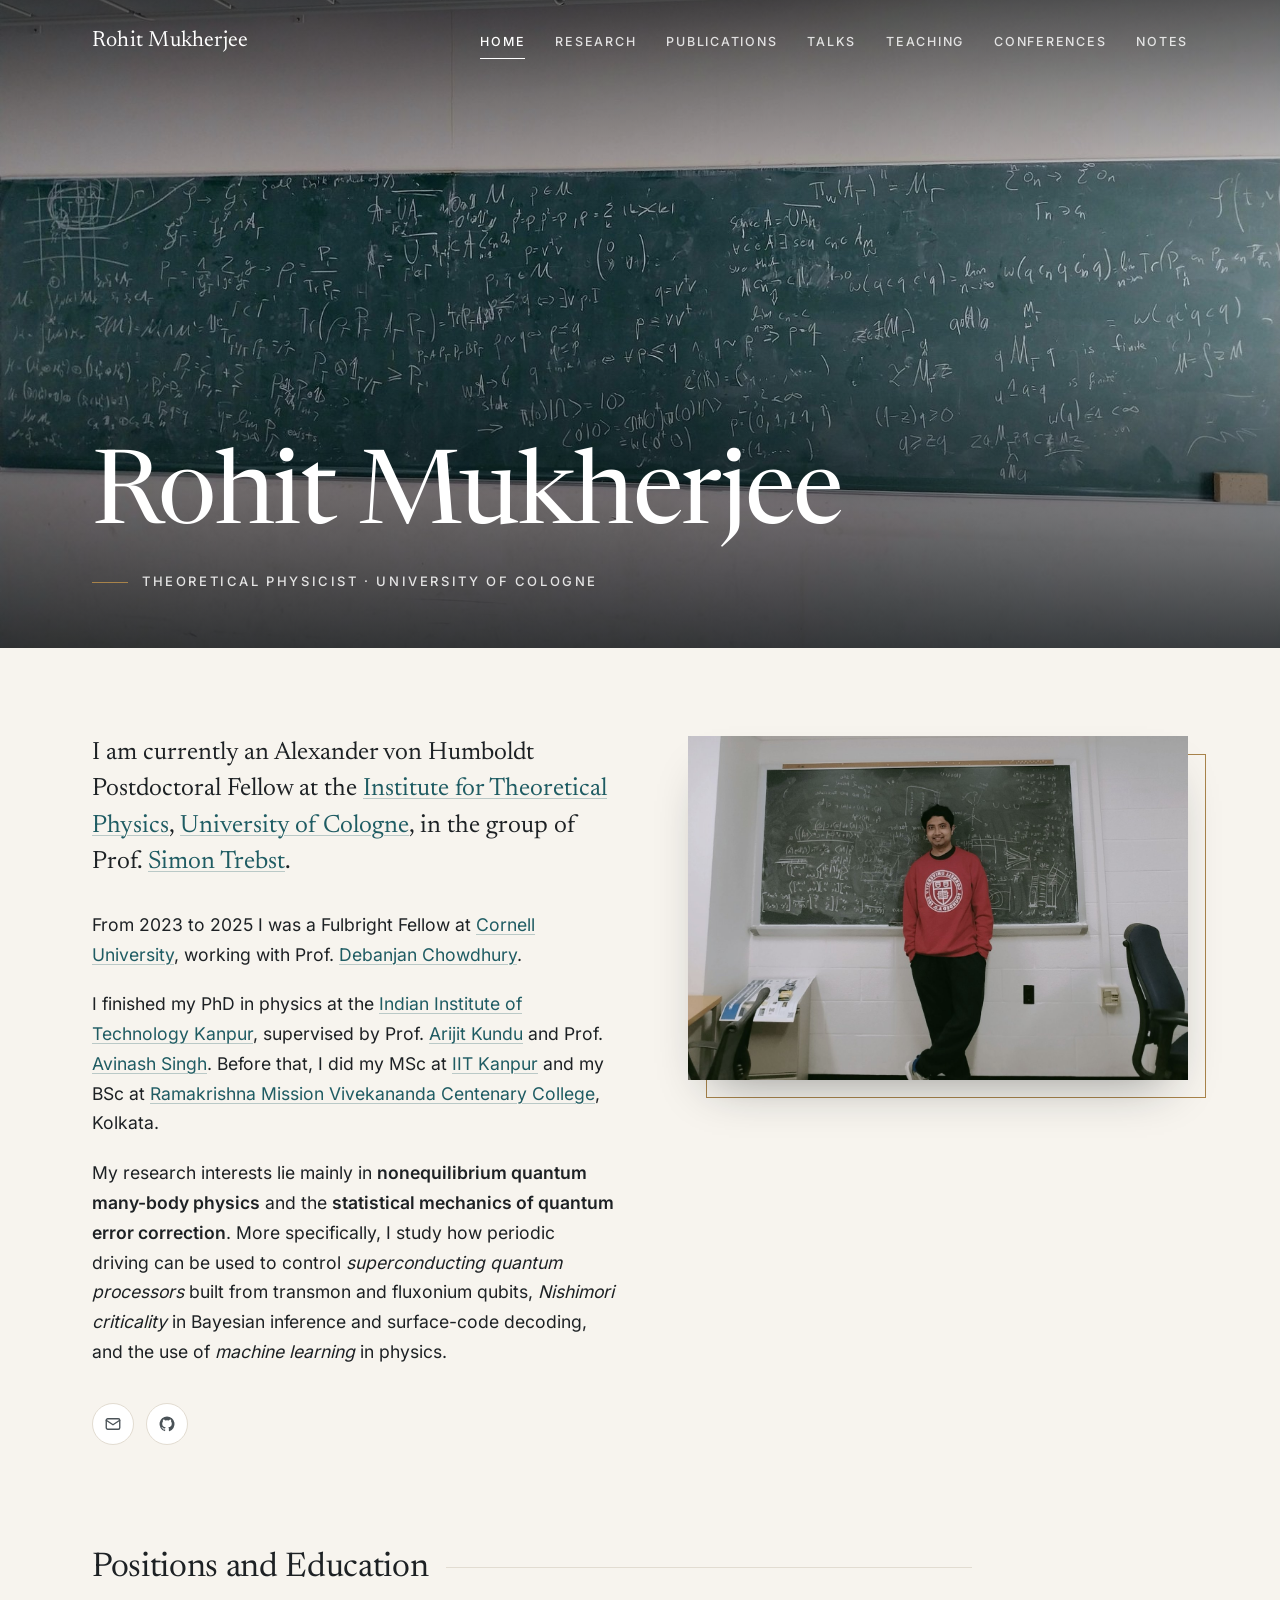
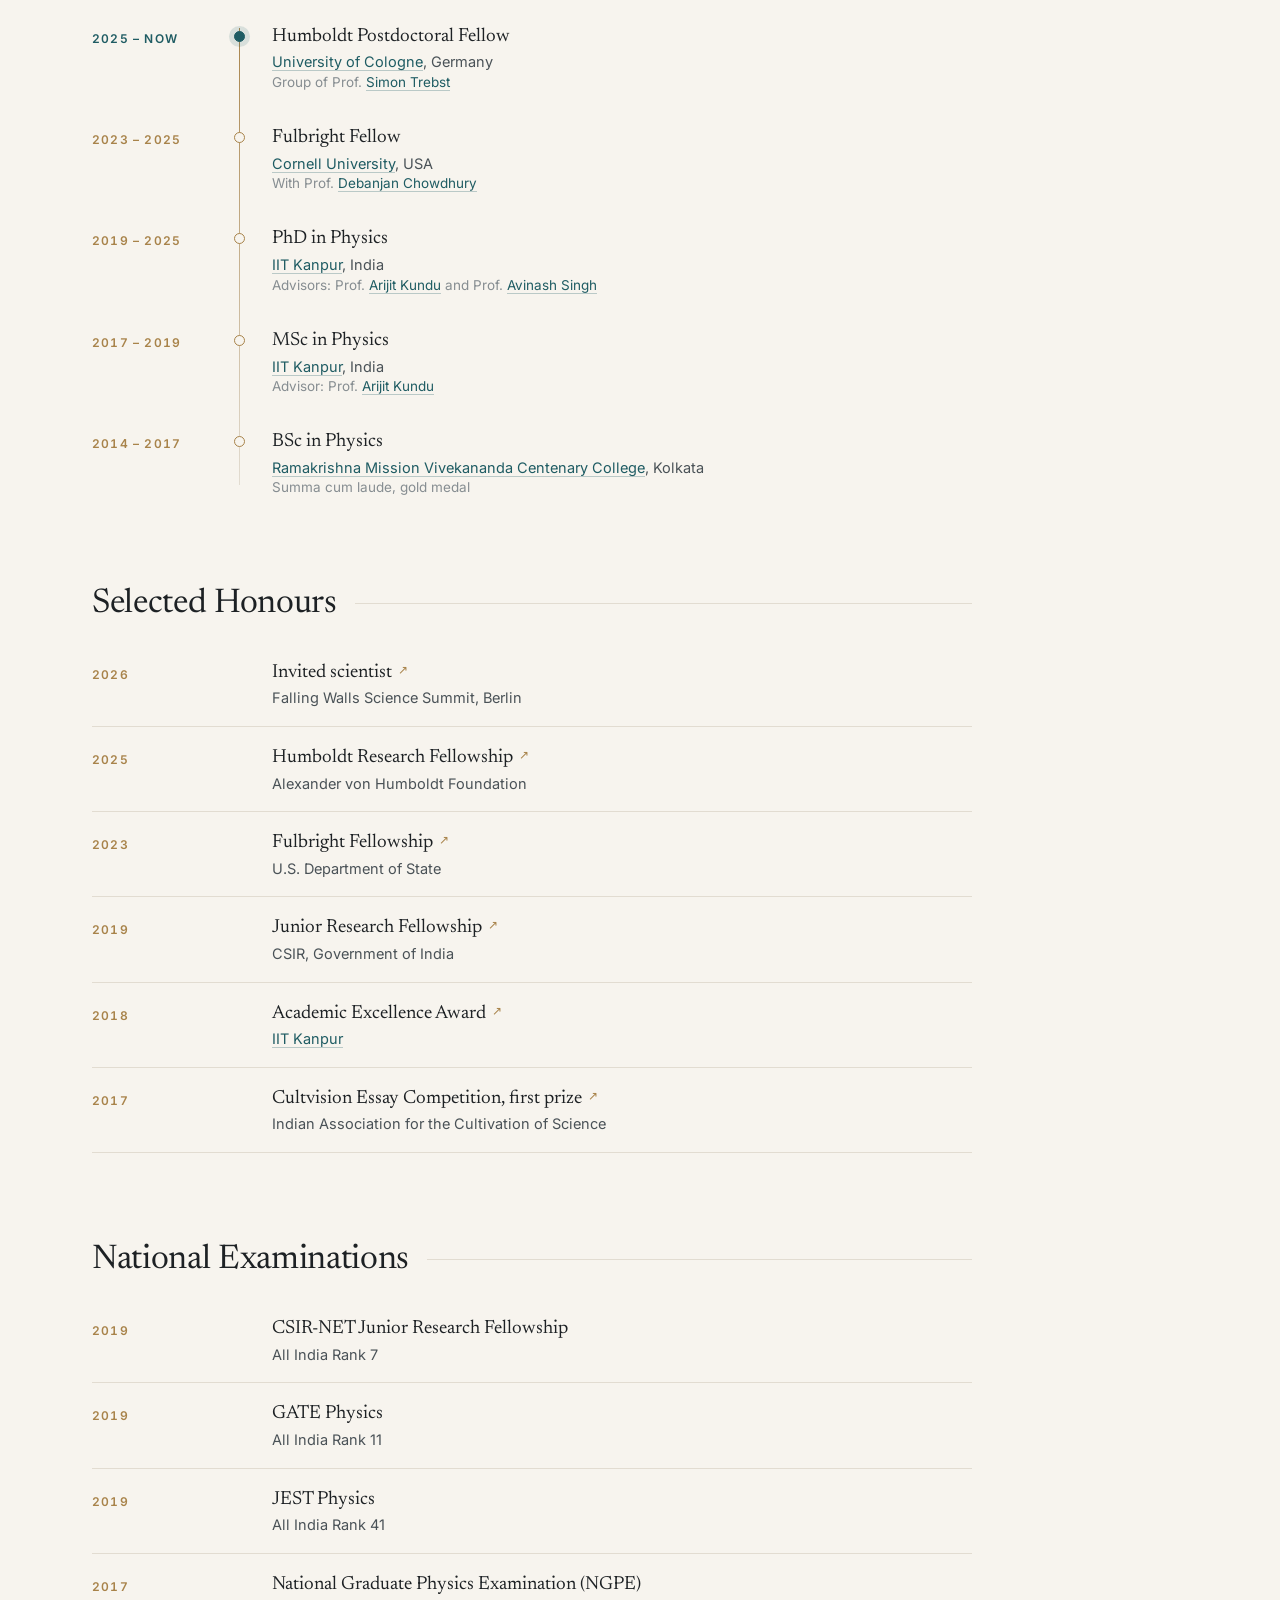
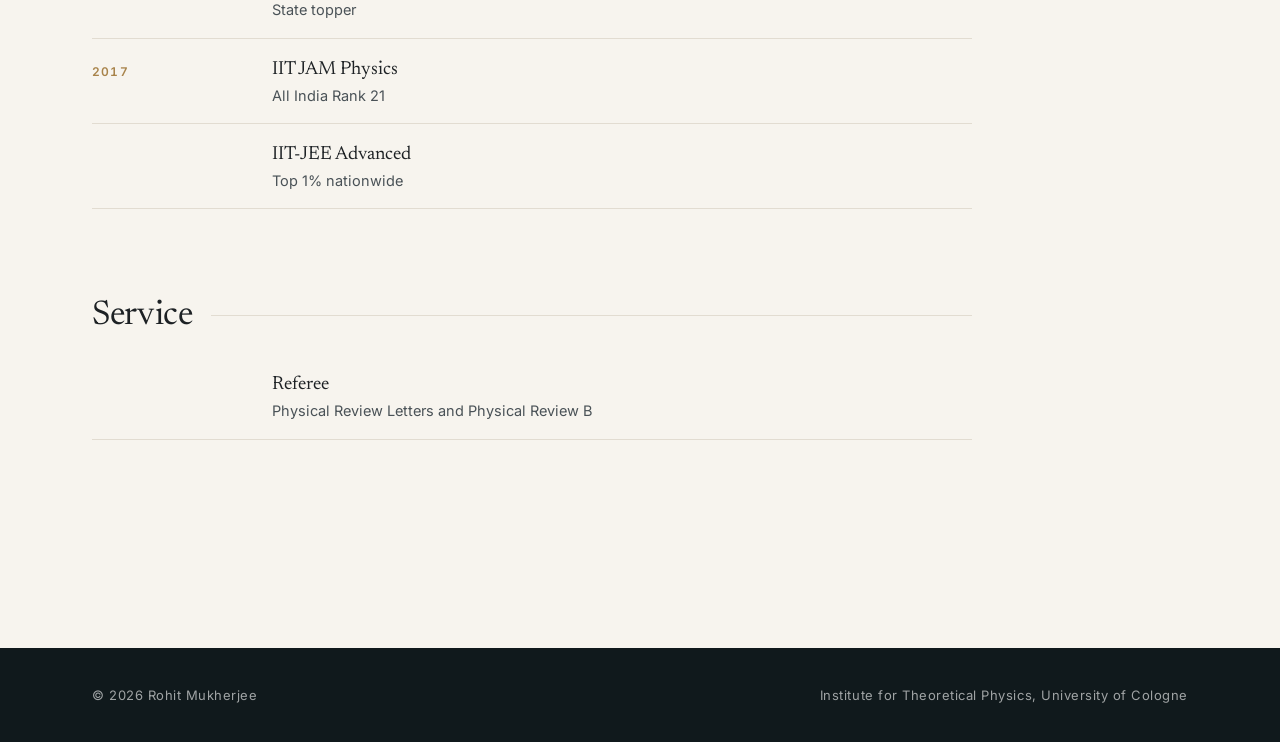
==== commit 7fa1532c: "Link papers, universities and professors; ML research section; enhanced banners - Every paper title " ====
--- a/index.html
+++ b/index.html
@@ -34,10 +34,10 @@
     <main class="page">
       <div class="home-grid section">
         <div class="prose">
-          <p>I am currently an Alexander von Humboldt Postdoctoral Fellow at the <a href="https://www.thp.uni-koeln.de/">Institute for Theoretical Physics</a>, University of Cologne, in the group of <a href="https://www.thp.uni-koeln.de/trebst/">Prof. Simon Trebst</a>.</p>
-          <p>From 2023 to 2025 I was a Fulbright Fellow at <a href="https://physics.cornell.edu/">Cornell University</a>, working with Prof. Debanjan Chowdhury.</p>
-          <p>I finished my PhD in physics at the <a href="https://www.iitk.ac.in/phy/">Indian Institute of Technology Kanpur</a>, supervised by Prof. Arijit Kundu and Prof. Avinash Singh. Before that, I did my MSc at IIT Kanpur and my BSc at Ramakrishna Mission Vivekananda Centenary College, Kolkata.</p>
-          <p>My research interests lie mainly in <b>nonequilibrium quantum many-body physics</b> and the <b>statistical mechanics of quantum error correction</b>. More specifically, I study how periodic driving can be used to control <i>superconducting quantum processors</i> built from transmon and fluxonium qubits, and <i>Nishimori criticality</i> in Bayesian inference and surface-code decoding.</p>
+          <p>I am currently an Alexander von Humboldt Postdoctoral Fellow at the <a href="https://www.thp.uni-koeln.de/">Institute for Theoretical Physics</a>, <a href="https://www.uni-koeln.de/">University of Cologne</a>, in the group of Prof. <a href="https://www.thp.uni-koeln.de/trebst/">Simon Trebst</a>.</p>
+          <p>From 2023 to 2025 I was a Fulbright Fellow at <a href="https://physics.cornell.edu/">Cornell University</a>, working with Prof. <a href="https://physics.cornell.edu/debanjan-chowdhury">Debanjan Chowdhury</a>.</p>
+          <p>I finished my PhD in physics at the <a href="https://www.iitk.ac.in/phy/">Indian Institute of Technology Kanpur</a>, supervised by Prof. <a href="https://home.iitk.ac.in/~kundua/">Arijit Kundu</a> and Prof. <a href="https://home.iitk.ac.in/~avinas/">Avinash Singh</a>. Before that, I did my MSc at <a href="https://www.iitk.ac.in/">IIT Kanpur</a> and my BSc at <a href="https://www.rkmvccrahara.org/">Ramakrishna Mission Vivekananda Centenary College</a>, Kolkata.</p>
+          <p>My research interests lie mainly in <b>nonequilibrium quantum many-body physics</b> and the <b>statistical mechanics of quantum error correction</b>. More specifically, I study how periodic driving can be used to control <i>superconducting quantum processors</i> built from transmon and fluxonium qubits, <i>Nishimori criticality</i> in Bayesian inference and surface-code decoding, and the use of <i>machine learning</i> in physics.</p>
           <div class="icon-row"><a href="mailto:rmukher3@uni-koeln.de" title="Email" aria-label="Email"><svg viewBox="0 0 24 24" fill="none" stroke="currentColor" stroke-width="1.8" stroke-linecap="round" stroke-linejoin="round"><rect x="3" y="5" width="18" height="14" rx="2"/><path d="m3 7 9 6 9-6"/></svg></a><a href="https://github.com/rohitthpkoln-dotcom" title="GitHub" aria-label="GitHub"><svg viewBox="0 0 24 24" fill="currentColor"><path d="M12 2a10 10 0 0 0-3.16 19.49c.5.09.68-.22.68-.48v-1.7c-2.78.6-3.37-1.34-3.37-1.34-.45-1.16-1.11-1.47-1.11-1.47-.91-.62.07-.6.07-.6 1 .07 1.53 1.03 1.53 1.03.9 1.52 2.34 1.08 2.91.83.09-.65.35-1.08.63-1.33-2.22-.25-4.55-1.11-4.55-4.94 0-1.09.39-1.98 1.03-2.68-.1-.25-.45-1.27.1-2.64 0 0 .84-.27 2.75 1.02a9.56 9.56 0 0 1 5 0c1.91-1.29 2.75-1.02 2.75-1.02.55 1.37.2 2.39.1 2.64.64.7 1.03 1.59 1.03 2.68 0 3.84-2.34 4.68-4.57 4.93.36.31.68.92.68 1.85v2.75c0 .27.18.58.69.48A10 10 0 0 0 12 2Z"/></svg></a></div>
         </div>
         <figure class="photo-card" style="margin:0"><img src="/assets/img/portrait.jpg" alt="Photo of Rohit Mukherjee" /></figure>
@@ -45,11 +45,11 @@
       <section class="section">
         <h2>Positions and Education</h2>
         <ul class="facts timeline">
-          <li class="is-current"><span class="fact-when">2025 &ndash; now</span><span class="tl-dot" aria-hidden="true"></span><span class="fact-text"><a class="fact-link" href="https://www.thp.uni-koeln.de/trebst/">Humboldt Postdoctoral Fellow</a><span class="fact-place">University of Cologne, Germany</span><span class="fact-sub">Group of Prof. Simon Trebst</span></span></li>
-          <li><span class="fact-when">2023 &ndash; 2025</span><span class="tl-dot" aria-hidden="true"></span><span class="fact-text"><a class="fact-link" href="https://physics.cornell.edu/">Fulbright Fellow</a><span class="fact-place">Cornell University, USA</span><span class="fact-sub">With Prof. Debanjan Chowdhury</span></span></li>
-          <li><span class="fact-when">2019 &ndash; 2025</span><span class="tl-dot" aria-hidden="true"></span><span class="fact-text"><a class="fact-link" href="https://www.iitk.ac.in/phy/">PhD in Physics</a><span class="fact-place">IIT Kanpur, India</span><span class="fact-sub">Advisors: Prof. Arijit Kundu and Prof. Avinash Singh</span></span></li>
-          <li><span class="fact-when">2017 &ndash; 2019</span><span class="tl-dot" aria-hidden="true"></span><span class="fact-text"><a class="fact-link" href="https://www.iitk.ac.in/phy/">MSc in Physics</a><span class="fact-place">IIT Kanpur, India</span><span class="fact-sub">Advisor: Prof. Arijit Kundu</span></span></li>
-          <li><span class="fact-when">2014 &ndash; 2017</span><span class="tl-dot" aria-hidden="true"></span><span class="fact-text">BSc in Physics<span class="fact-place">Ramakrishna Mission Vivekananda Centenary College, Kolkata</span><span class="fact-sub">Summa cum laude, gold medal</span></span></li>
+          <li class="is-current"><span class="fact-when">2025 &ndash; now</span><span class="tl-dot" aria-hidden="true"></span><span class="fact-text">Humboldt Postdoctoral Fellow<span class="fact-place"><a href="https://www.uni-koeln.de/">University of Cologne</a>, Germany</span><span class="fact-sub">Group of Prof. <a href="https://www.thp.uni-koeln.de/trebst/">Simon Trebst</a></span></span></li>
+          <li><span class="fact-when">2023 &ndash; 2025</span><span class="tl-dot" aria-hidden="true"></span><span class="fact-text">Fulbright Fellow<span class="fact-place"><a href="https://www.cornell.edu/">Cornell University</a>, USA</span><span class="fact-sub">With Prof. <a href="https://physics.cornell.edu/debanjan-chowdhury">Debanjan Chowdhury</a></span></span></li>
+          <li><span class="fact-when">2019 &ndash; 2025</span><span class="tl-dot" aria-hidden="true"></span><span class="fact-text">PhD in Physics<span class="fact-place"><a href="https://www.iitk.ac.in/">IIT Kanpur</a>, India</span><span class="fact-sub">Advisors: Prof. <a href="https://home.iitk.ac.in/~kundua/">Arijit Kundu</a> and Prof. <a href="https://home.iitk.ac.in/~avinas/">Avinash Singh</a></span></span></li>
+          <li><span class="fact-when">2017 &ndash; 2019</span><span class="tl-dot" aria-hidden="true"></span><span class="fact-text">MSc in Physics<span class="fact-place"><a href="https://www.iitk.ac.in/">IIT Kanpur</a>, India</span><span class="fact-sub">Advisor: Prof. <a href="https://home.iitk.ac.in/~kundua/">Arijit Kundu</a></span></span></li>
+          <li><span class="fact-when">2014 &ndash; 2017</span><span class="tl-dot" aria-hidden="true"></span><span class="fact-text">BSc in Physics<span class="fact-place"><a href="https://www.rkmvccrahara.org/">Ramakrishna Mission Vivekananda Centenary College</a>, Kolkata</span><span class="fact-sub">Summa cum laude, gold medal</span></span></li>
         </ul>
       </section>
       <section class="section">
@@ -59,7 +59,7 @@
           <li><span class="fact-when">2025</span><span class="fact-text"><a class="fact-link" href="https://www.humboldt-foundation.de/en/apply/sponsorship-programmes/humboldt-research-fellowship">Humboldt Research Fellowship</a><span class="fact-place">Alexander von Humboldt Foundation</span></span></li>
           <li><span class="fact-when">2023</span><span class="fact-text"><a class="fact-link" href="https://fulbrightprogram.org/">Fulbright Fellowship</a><span class="fact-place">U.S. Department of State</span></span></li>
           <li><span class="fact-when">2019</span><span class="fact-text"><a class="fact-link" href="https://csirhrdg.res.in/">Junior Research Fellowship</a><span class="fact-place">CSIR, Government of India</span></span></li>
-          <li><span class="fact-when">2018</span><span class="fact-text"><a class="fact-link" href="https://www.iitk.ac.in/">Academic Excellence Award</a><span class="fact-place">IIT Kanpur</span></span></li>
+          <li><span class="fact-when">2018</span><span class="fact-text"><a class="fact-link" href="https://www.iitk.ac.in/">Academic Excellence Award</a><span class="fact-place"><a href="https://www.iitk.ac.in/">IIT Kanpur</a></span></span></li>
           <li><span class="fact-when">2017</span><span class="fact-text"><a class="fact-link" href="https://iacs.res.in/">Cultvision Essay Competition, first prize</a><span class="fact-place">Indian Association for the Cultivation of Science</span></span></li>
         </ul>
       </section>
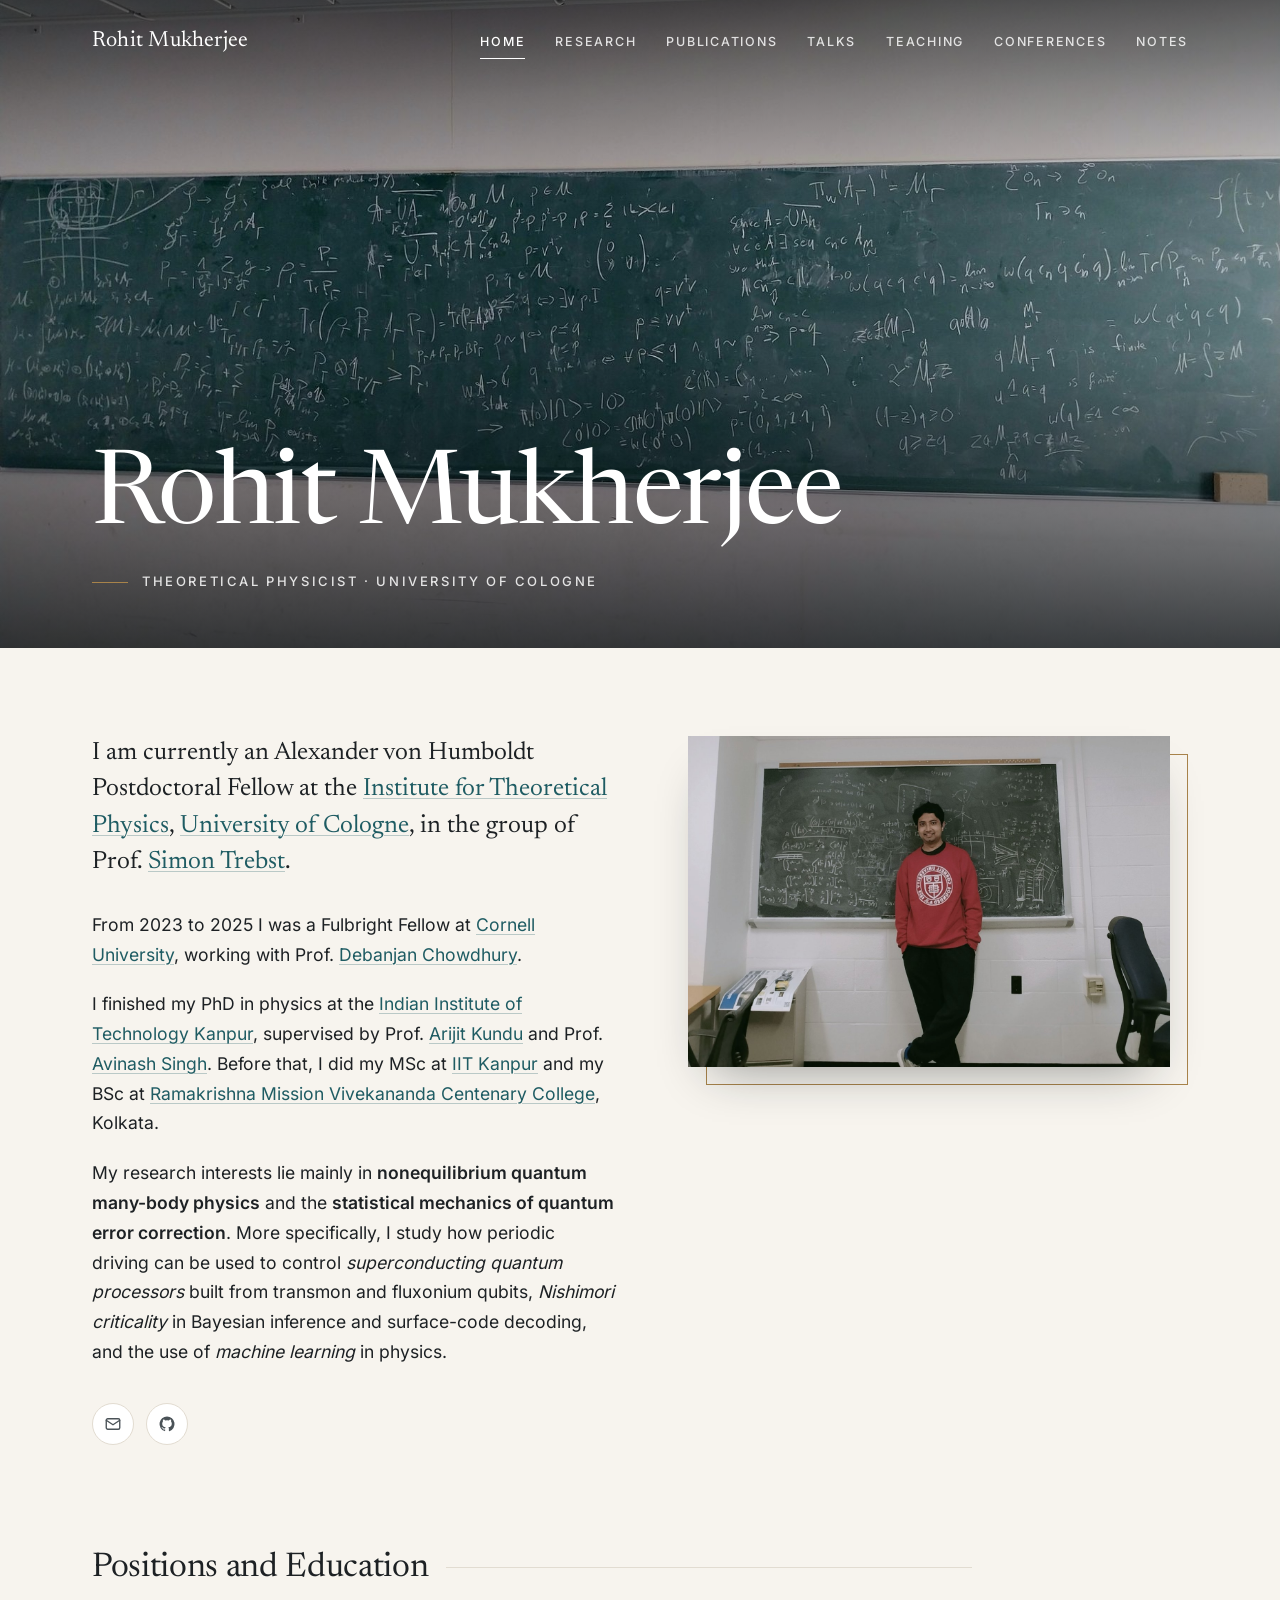
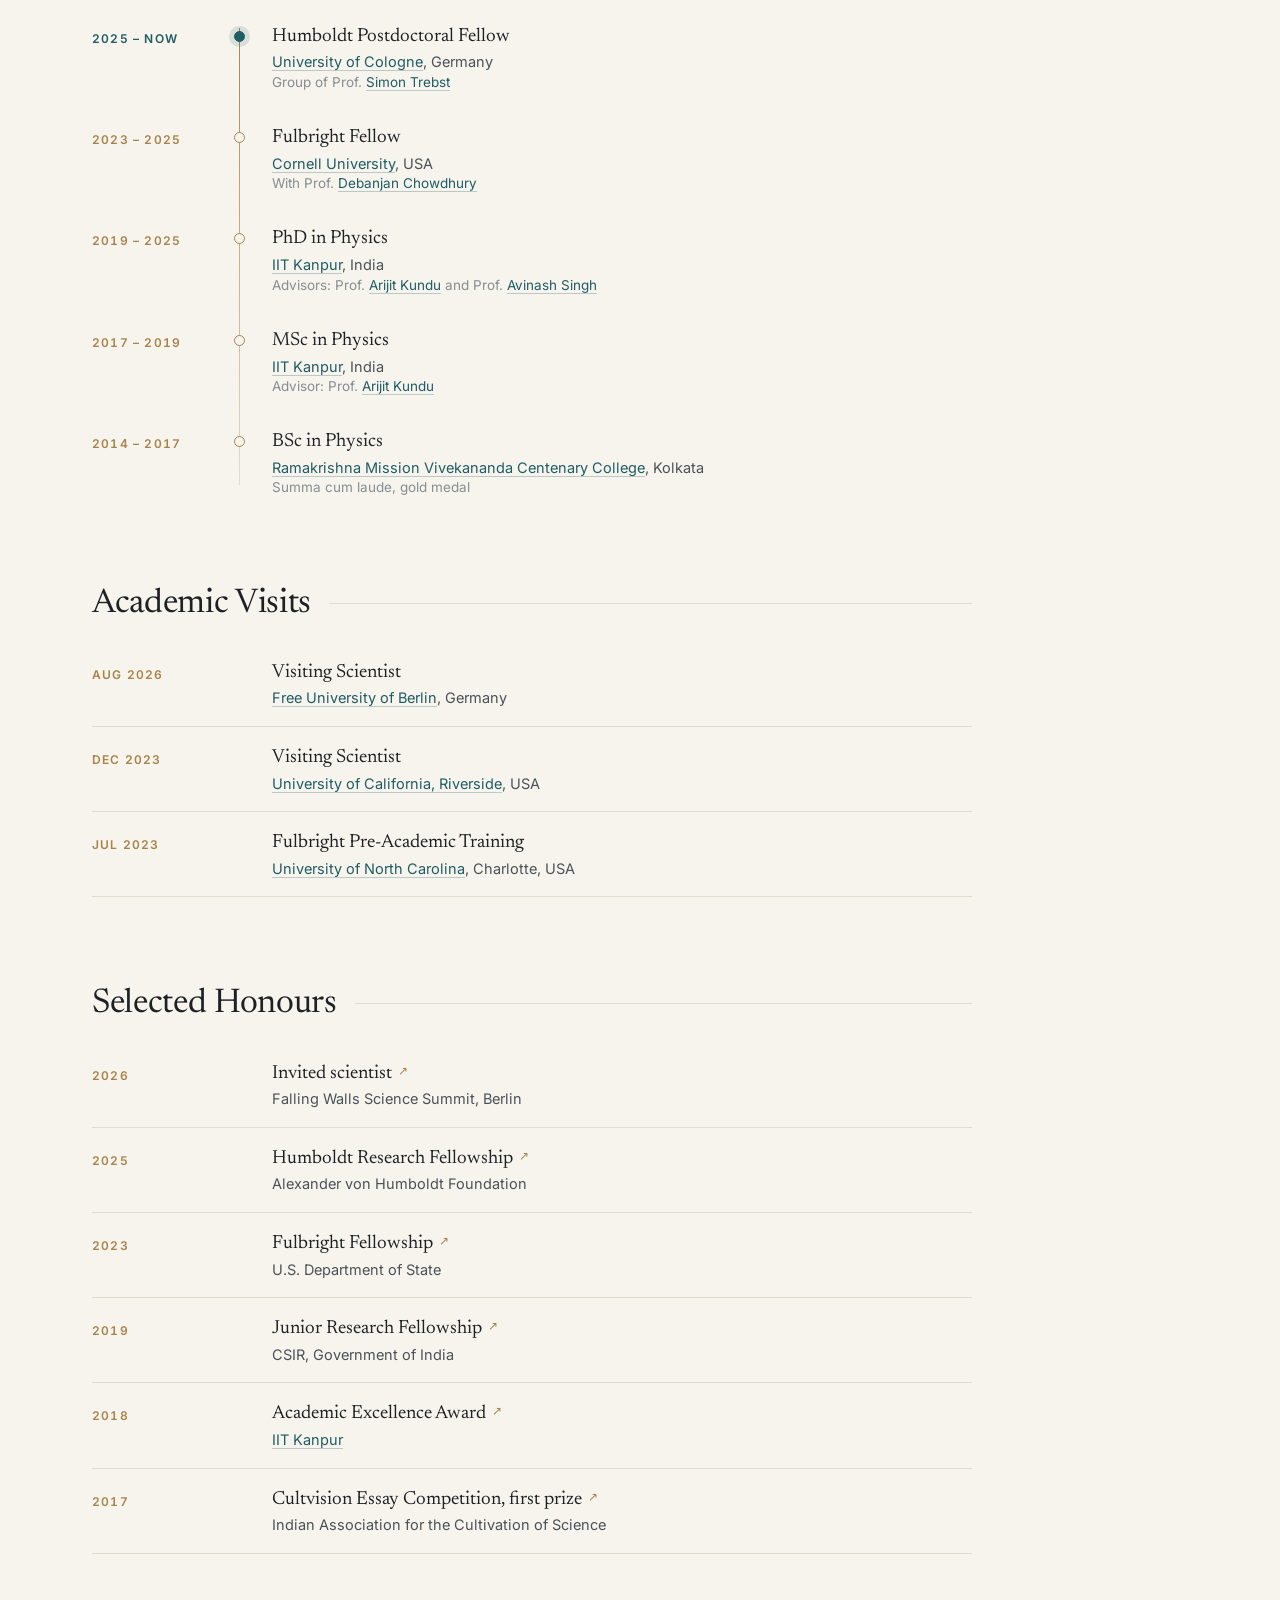
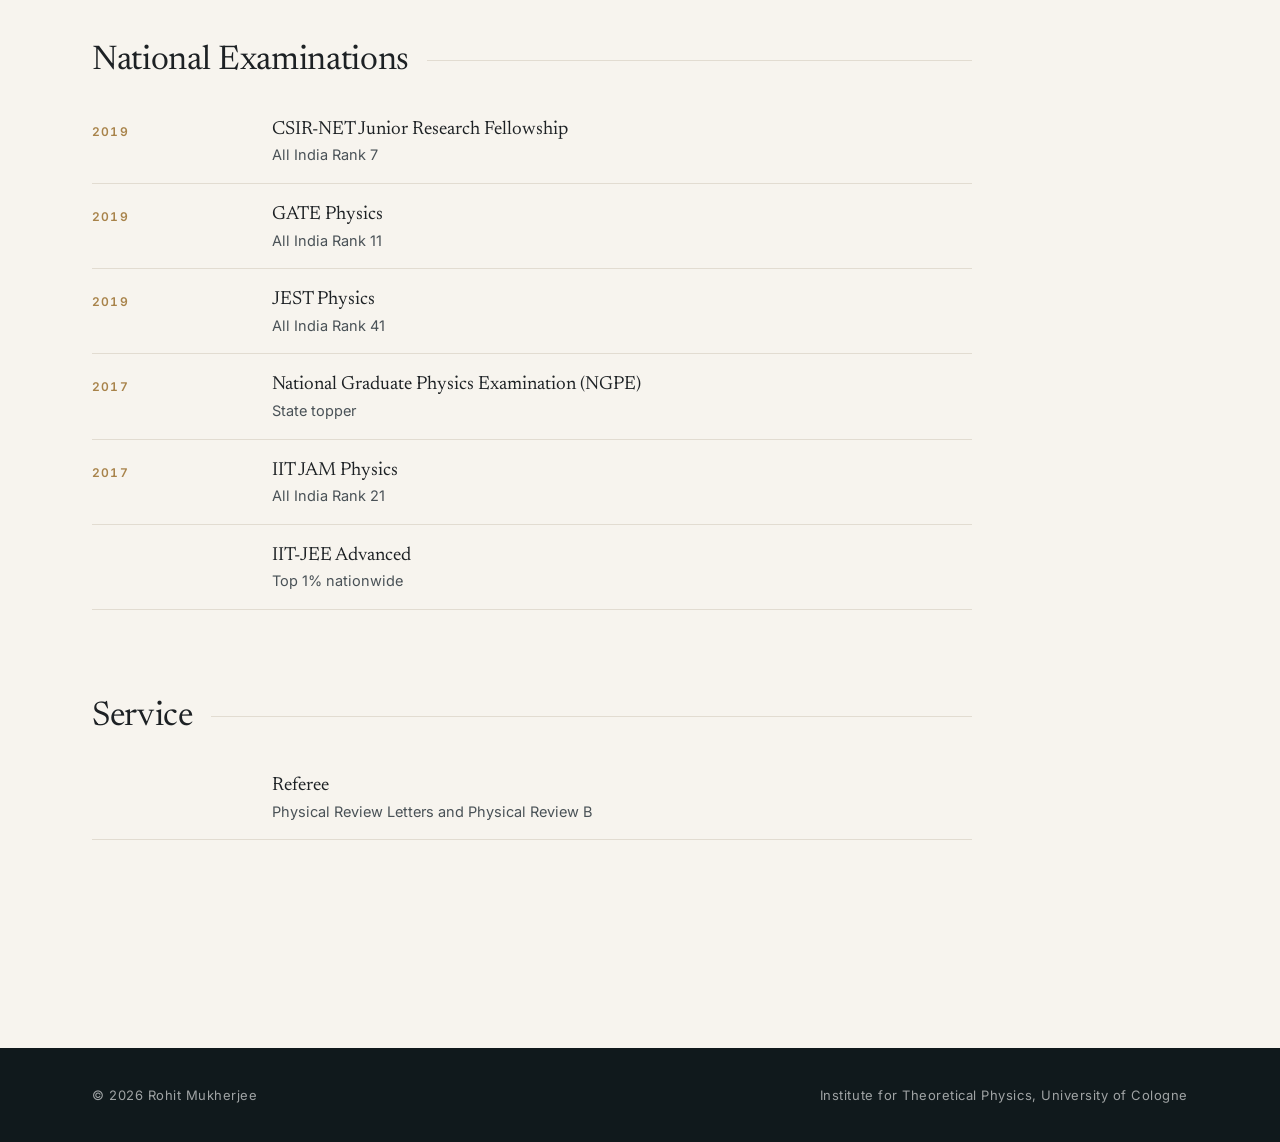
==== commit 65653655: "Home: academic visits section, keep photo frame inside its column; new Publications banner Co-Author" ====
--- a/index.html
+++ b/index.html
@@ -53,6 +53,14 @@
         </ul>
       </section>
       <section class="section">
+        <h2>Academic Visits</h2>
+        <ul class="facts">
+          <li><span class="fact-when">Aug 2026</span><span class="fact-text">Visiting Scientist<span class="fact-place"><a href="https://www.fu-berlin.de/">Free University of Berlin</a>, Germany</span></span></li>
+          <li><span class="fact-when">Dec 2023</span><span class="fact-text">Visiting Scientist<span class="fact-place"><a href="https://www.ucr.edu/">University of California, Riverside</a>, USA</span></span></li>
+          <li><span class="fact-when">Jul 2023</span><span class="fact-text">Fulbright Pre-Academic Training<span class="fact-place"><a href="https://www.charlotte.edu/">University of North Carolina</a>, Charlotte, USA</span></span></li>
+        </ul>
+      </section>
+      <section class="section">
         <h2>Selected Honours</h2>
         <ul class="facts">
           <li><span class="fact-when">2026</span><span class="fact-text"><a class="fact-link" href="https://falling-walls.com/">Invited scientist</a><span class="fact-place">Falling Walls Science Summit, Berlin</span></span></li>
--- a/assets/site.css
+++ b/assets/site.css
@@ -226,11 +226,12 @@
 .photo-card {
   margin: 0;
   position: relative;
+  padding: 0 18px 18px 0;         /* room for the offset frame, so it stays inside the column */
 }
 .photo-card::before {             /* offset brass frame */
   content: "";
   position: absolute;
-  inset: 18px -18px -18px 18px;
+  inset: 18px 0 0 18px;
   border: 1px solid var(--brass);
   z-index: 0;
 }
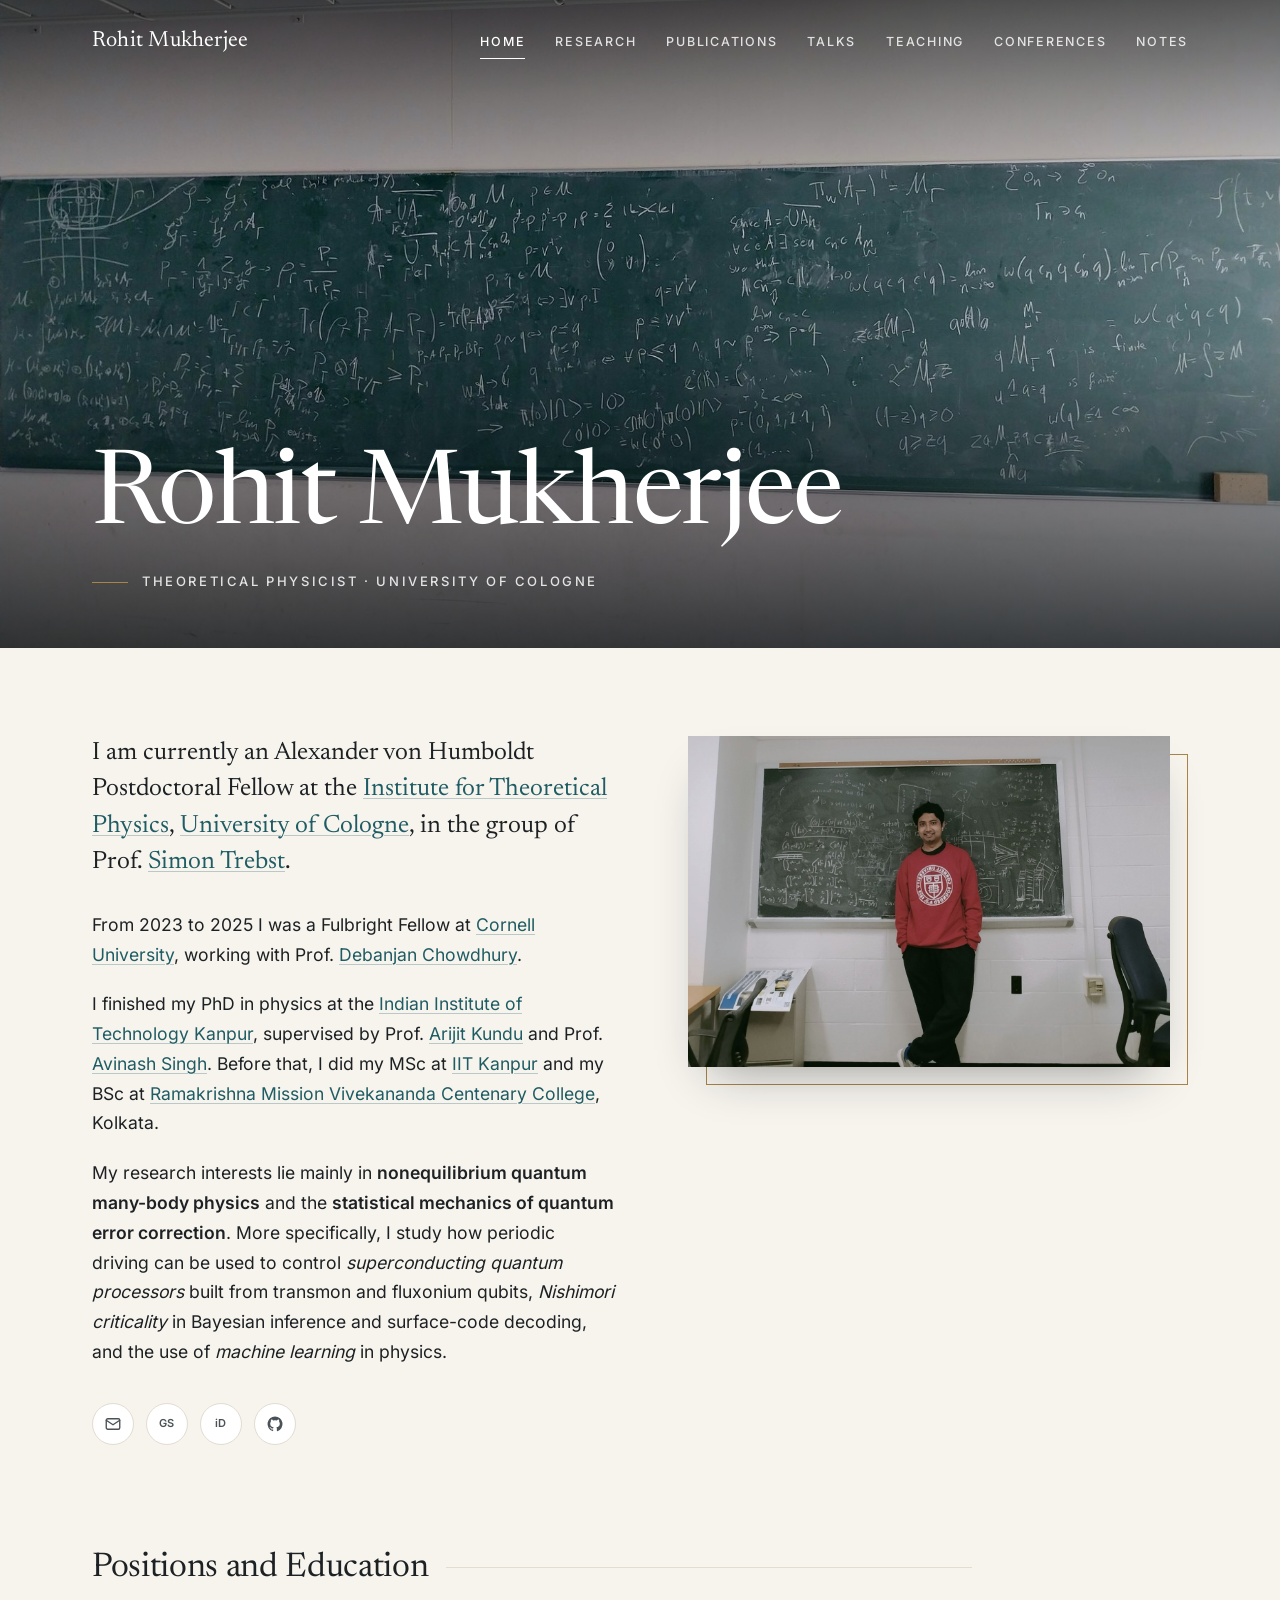
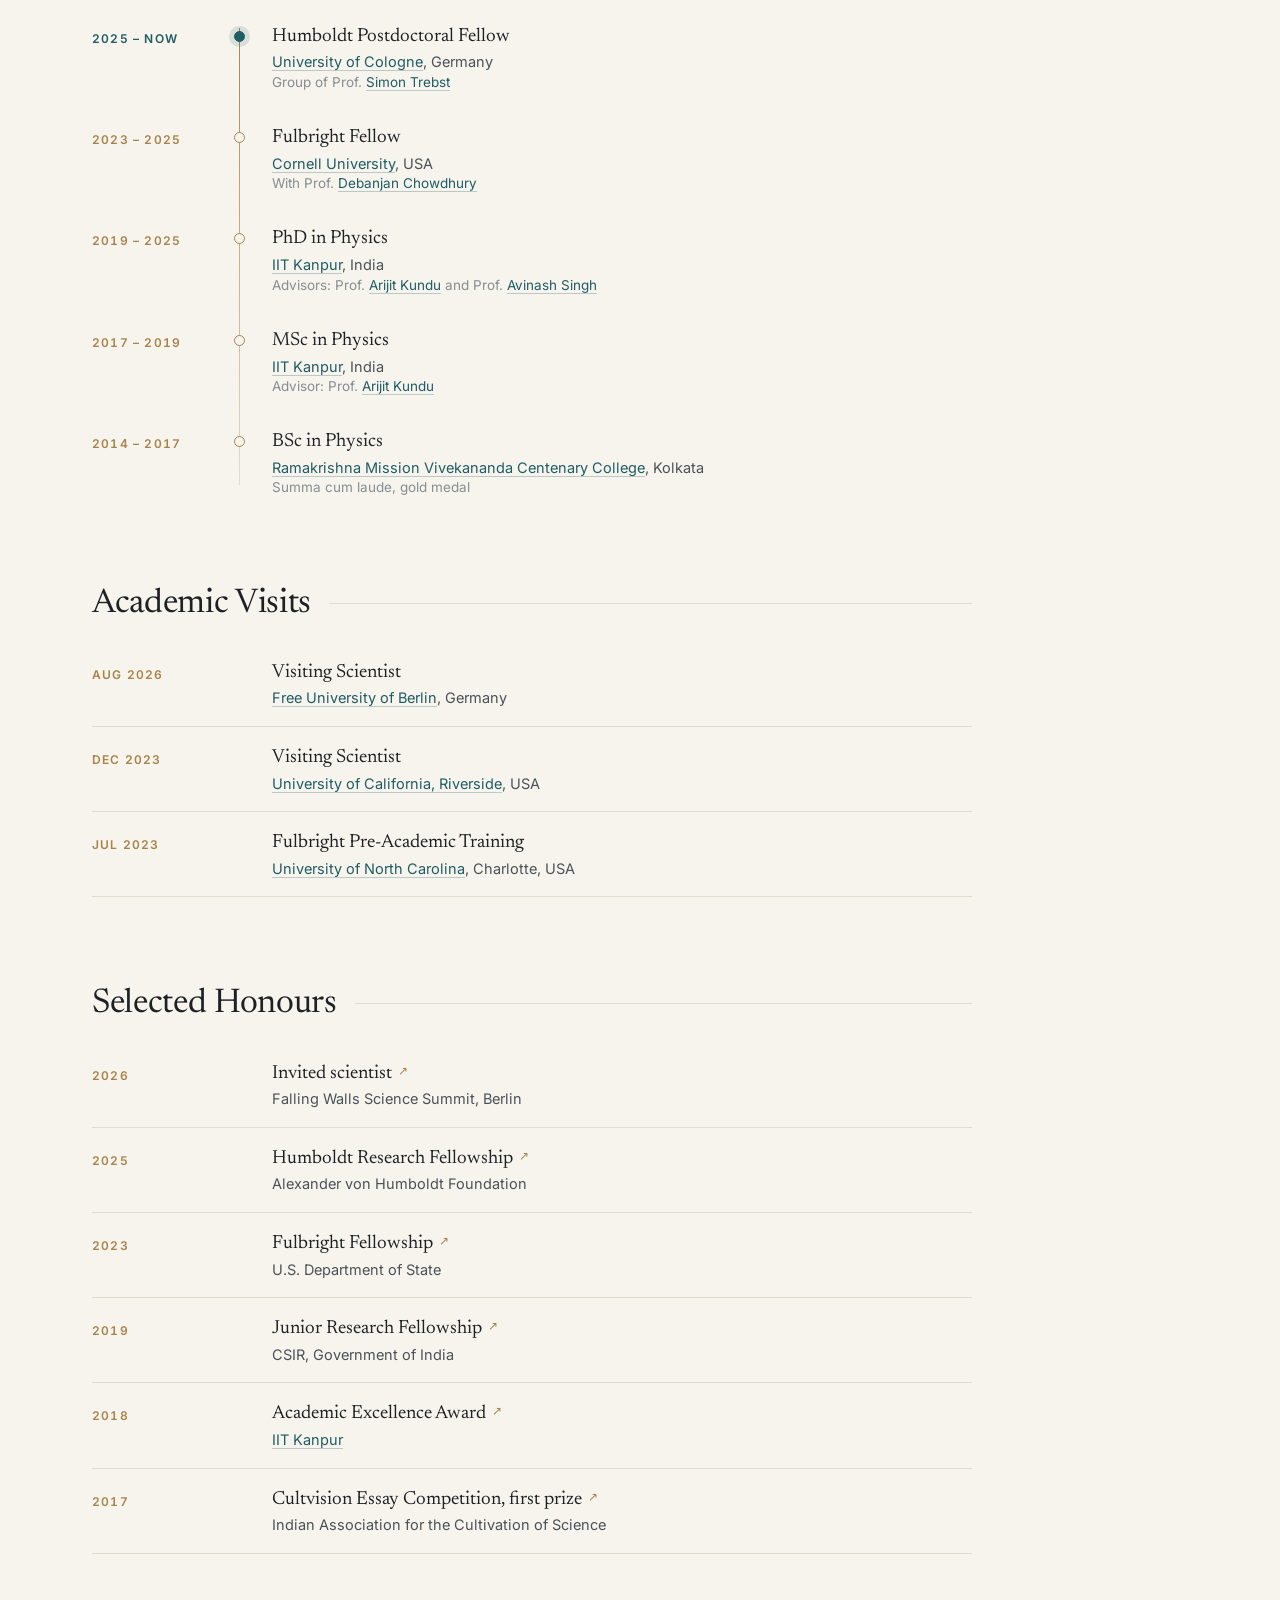
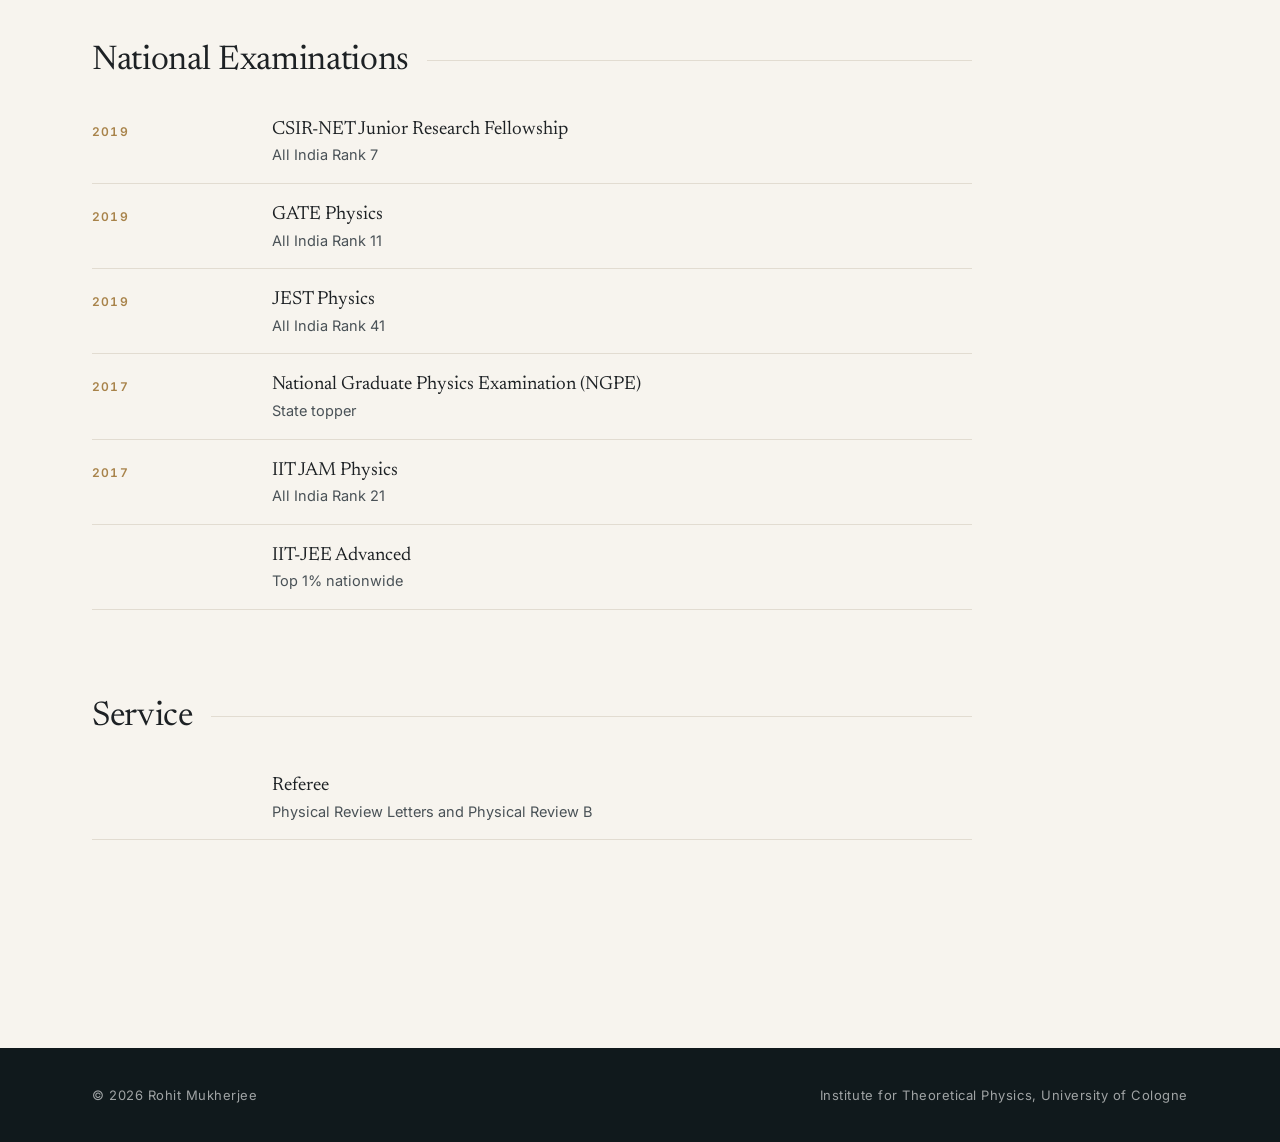
==== commit a93a6995: "Home: add Google Scholar and ORCID links Co-Authored-By: Claude Opus 5.5 <noreply@anthropic.com> Cla" ====
--- a/index.html
+++ b/index.html
@@ -38,7 +38,7 @@
           <p>From 2023 to 2025 I was a Fulbright Fellow at <a href="https://physics.cornell.edu/">Cornell University</a>, working with Prof. <a href="https://physics.cornell.edu/debanjan-chowdhury">Debanjan Chowdhury</a>.</p>
           <p>I finished my PhD in physics at the <a href="https://www.iitk.ac.in/phy/">Indian Institute of Technology Kanpur</a>, supervised by Prof. <a href="https://home.iitk.ac.in/~kundua/">Arijit Kundu</a> and Prof. <a href="https://home.iitk.ac.in/~avinas/">Avinash Singh</a>. Before that, I did my MSc at <a href="https://www.iitk.ac.in/">IIT Kanpur</a> and my BSc at <a href="https://www.rkmvccrahara.org/">Ramakrishna Mission Vivekananda Centenary College</a>, Kolkata.</p>
           <p>My research interests lie mainly in <b>nonequilibrium quantum many-body physics</b> and the <b>statistical mechanics of quantum error correction</b>. More specifically, I study how periodic driving can be used to control <i>superconducting quantum processors</i> built from transmon and fluxonium qubits, <i>Nishimori criticality</i> in Bayesian inference and surface-code decoding, and the use of <i>machine learning</i> in physics.</p>
-          <div class="icon-row"><a href="mailto:rmukher3@uni-koeln.de" title="Email" aria-label="Email"><svg viewBox="0 0 24 24" fill="none" stroke="currentColor" stroke-width="1.8" stroke-linecap="round" stroke-linejoin="round"><rect x="3" y="5" width="18" height="14" rx="2"/><path d="m3 7 9 6 9-6"/></svg></a><a href="https://github.com/rohitthpkoln-dotcom" title="GitHub" aria-label="GitHub"><svg viewBox="0 0 24 24" fill="currentColor"><path d="M12 2a10 10 0 0 0-3.16 19.49c.5.09.68-.22.68-.48v-1.7c-2.78.6-3.37-1.34-3.37-1.34-.45-1.16-1.11-1.47-1.11-1.47-.91-.62.07-.6.07-.6 1 .07 1.53 1.03 1.53 1.03.9 1.52 2.34 1.08 2.91.83.09-.65.35-1.08.63-1.33-2.22-.25-4.55-1.11-4.55-4.94 0-1.09.39-1.98 1.03-2.68-.1-.25-.45-1.27.1-2.64 0 0 .84-.27 2.75 1.02a9.56 9.56 0 0 1 5 0c1.91-1.29 2.75-1.02 2.75-1.02.55 1.37.2 2.39.1 2.64.64.7 1.03 1.59 1.03 2.68 0 3.84-2.34 4.68-4.57 4.93.36.31.68.92.68 1.85v2.75c0 .27.18.58.69.48A10 10 0 0 0 12 2Z"/></svg></a></div>
+          <div class="icon-row"><a href="mailto:rmukher3@uni-koeln.de" title="Email" aria-label="Email"><svg viewBox="0 0 24 24" fill="none" stroke="currentColor" stroke-width="1.8" stroke-linecap="round" stroke-linejoin="round"><rect x="3" y="5" width="18" height="14" rx="2"/><path d="m3 7 9 6 9-6"/></svg></a><a href="https://scholar.google.com/citations?hl=en&amp;user=v8mCv8QAAAAJ&amp;view_op=list_works&amp;sortby=pubdate" title="Google Scholar" aria-label="Google Scholar">GS</a><a href="https://orcid.org/0000-0002-8428-6194" title="ORCID" aria-label="ORCID">iD</a><a href="https://github.com/rohitthpkoln-dotcom" title="GitHub" aria-label="GitHub"><svg viewBox="0 0 24 24" fill="currentColor"><path d="M12 2a10 10 0 0 0-3.16 19.49c.5.09.68-.22.68-.48v-1.7c-2.78.6-3.37-1.34-3.37-1.34-.45-1.16-1.11-1.47-1.11-1.47-.91-.62.07-.6.07-.6 1 .07 1.53 1.03 1.53 1.03.9 1.52 2.34 1.08 2.91.83.09-.65.35-1.08.63-1.33-2.22-.25-4.55-1.11-4.55-4.94 0-1.09.39-1.98 1.03-2.68-.1-.25-.45-1.27.1-2.64 0 0 .84-.27 2.75 1.02a9.56 9.56 0 0 1 5 0c1.91-1.29 2.75-1.02 2.75-1.02.55 1.37.2 2.39.1 2.64.64.7 1.03 1.59 1.03 2.68 0 3.84-2.34 4.68-4.57 4.93.36.31.68.92.68 1.85v2.75c0 .27.18.58.69.48A10 10 0 0 0 12 2Z"/></svg></a></div>
         </div>
         <figure class="photo-card" style="margin:0"><img src="/assets/img/portrait.jpg" alt="Photo of Rohit Mukherjee" /></figure>
       </div>
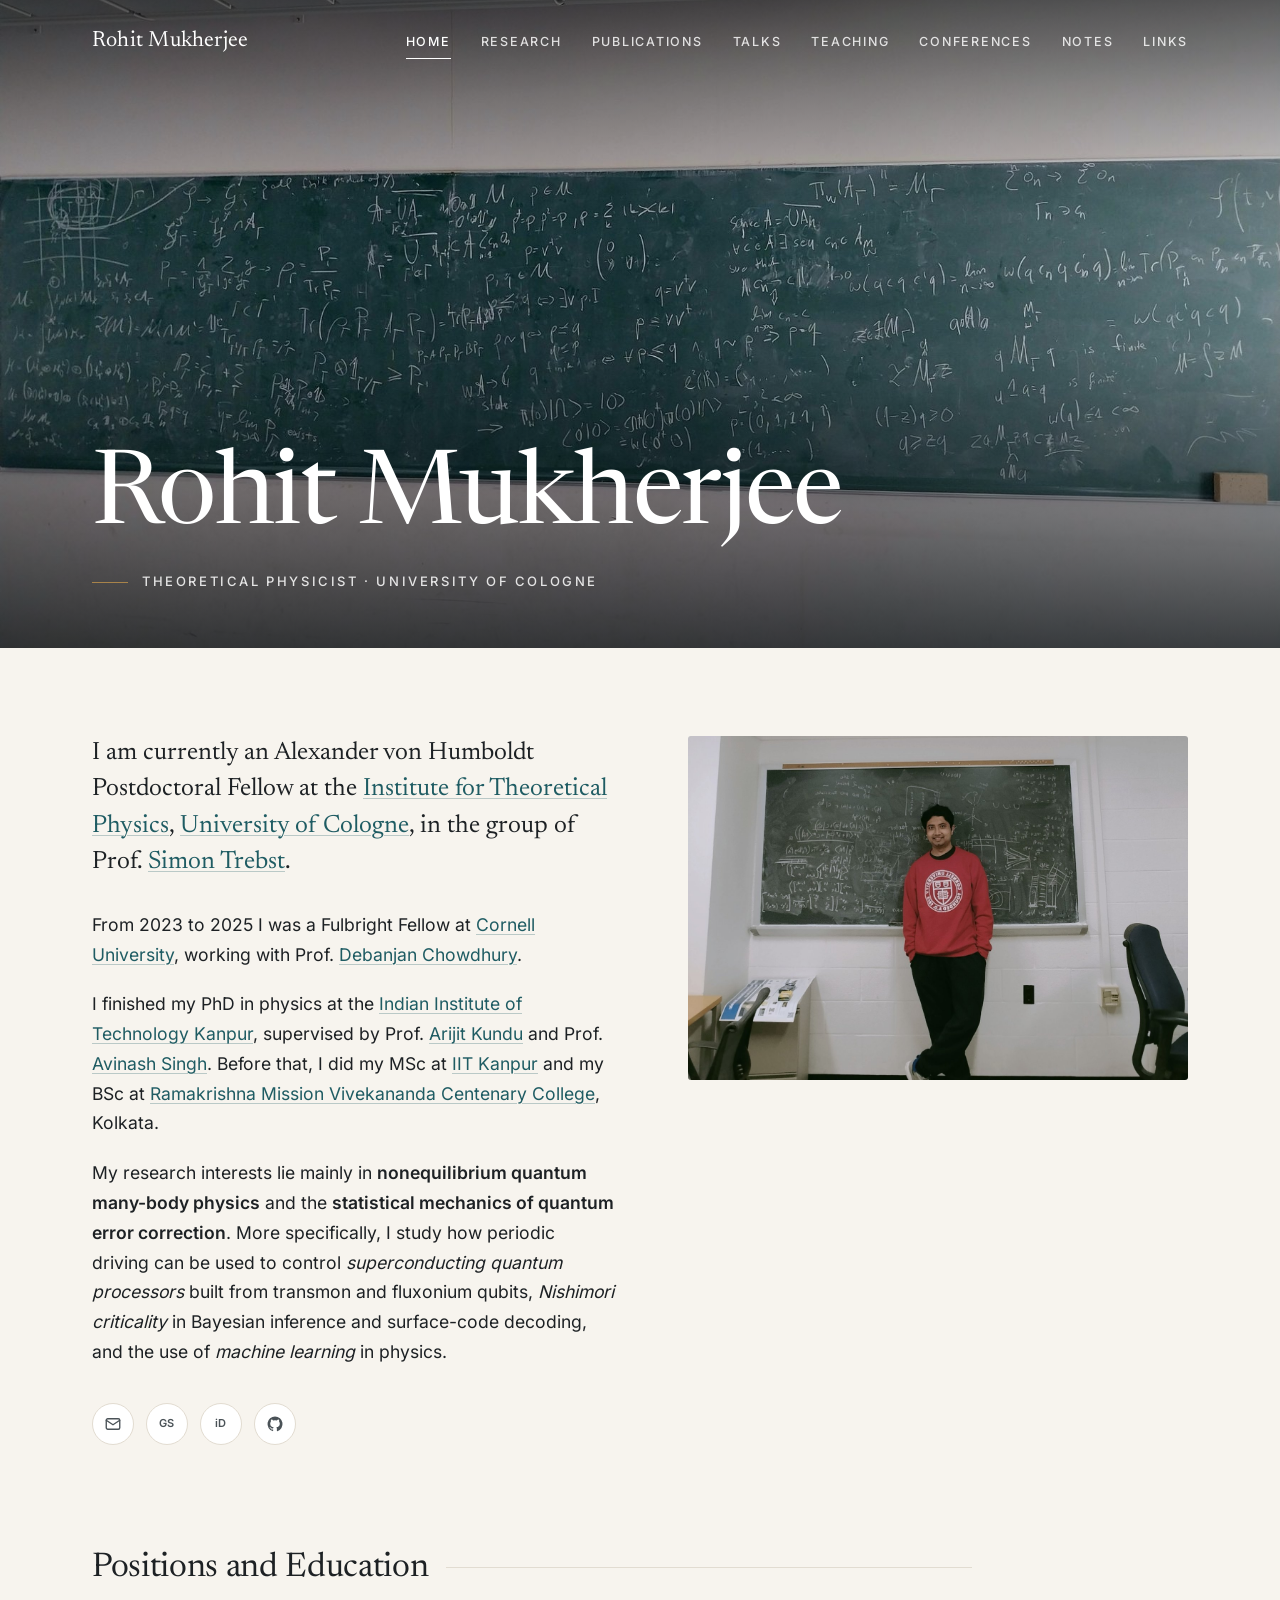
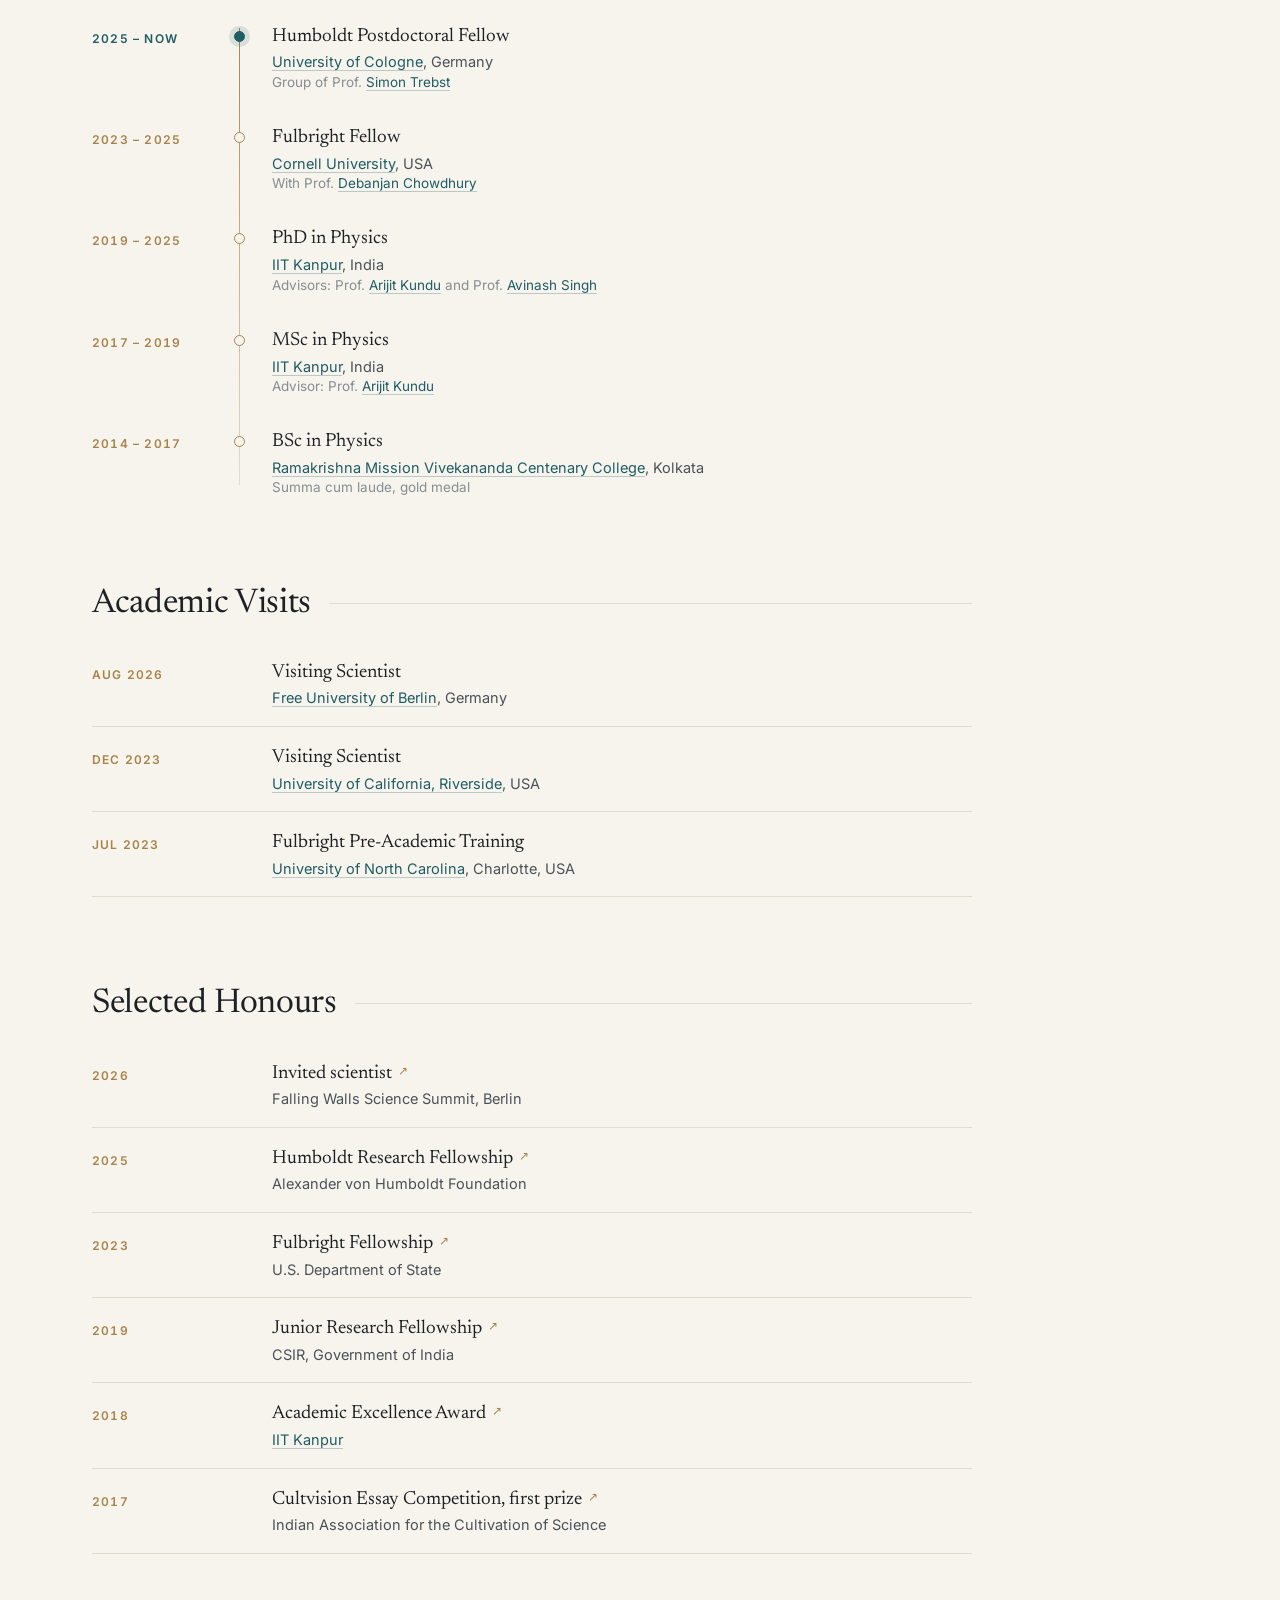
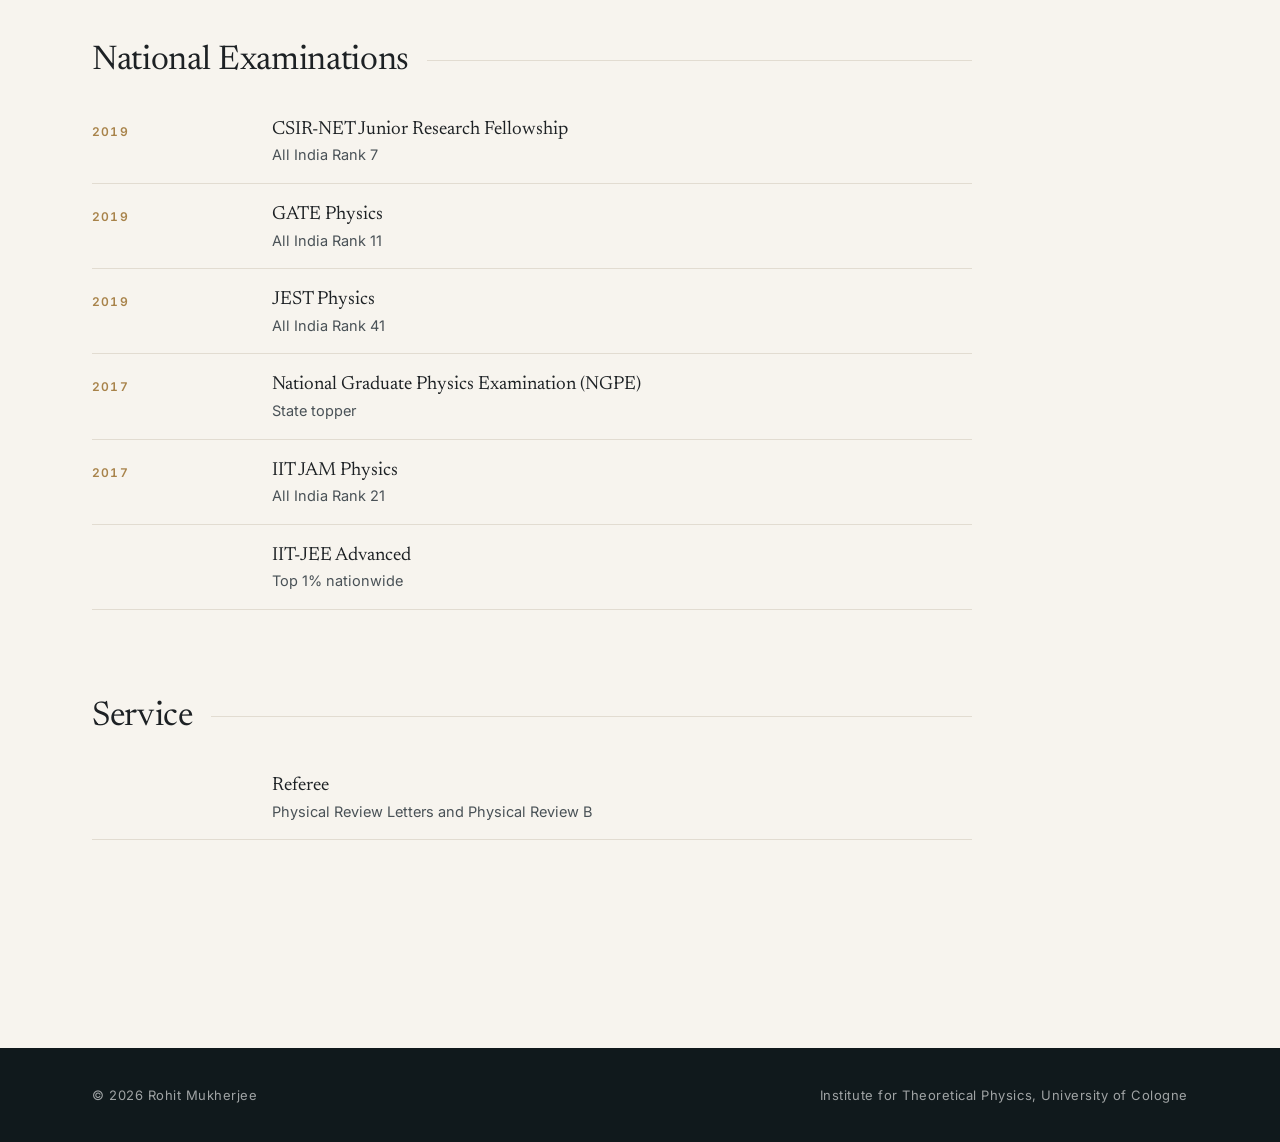
==== commit 715375c1: "Add Links page: press coverage, videos, social media - Cornell Chronicle and Phys.org stories, India" ====
--- a/index.html
+++ b/index.html
@@ -22,6 +22,7 @@
           <a href="/teaching/">Teaching</a>
           <a href="/conferences/">Conferences</a>
           <a href="/notes/">Notes</a>
+          <a href="/links/">Links</a>
         </nav>
       </div>
     </header>
--- a/assets/site.css
+++ b/assets/site.css
@@ -223,26 +223,12 @@
   line-height: 1.45;
   color: var(--ink);
 }
-.photo-card {
-  margin: 0;
-  position: relative;
-  padding: 0 18px 18px 0;         /* room for the offset frame, so it stays inside the column */
-}
-.photo-card::before {             /* offset brass frame */
-  content: "";
-  position: absolute;
-  inset: 18px 0 0 18px;
-  border: 1px solid var(--brass);
-  z-index: 0;
-}
+.photo-card { margin: 0; }
 .photo-card img {
-  position: relative;
-  z-index: 1;
   display: block;
   width: 100%;
   height: auto;
-  filter: saturate(0.92);
-  box-shadow: 0 24px 48px -24px rgba(16, 25, 28, 0.45);
+  border-radius: 3px;
 }
 
 .icon-row { display: flex; gap: 12px; margin-top: 36px; flex-wrap: wrap; }
@@ -379,6 +365,14 @@
 .tag::before { content: "#"; color: var(--brass); margin-right: 1px; }
 
 .empty { color: var(--muted); font-style: italic; }
+
+/* embedded videos (Links page) */
+.video-grid { display: grid; grid-template-columns: repeat(2, minmax(0, 1fr)); gap: 32px; }
+.video { margin: 0; }
+.video-frame { position: relative; aspect-ratio: 16 / 9; max-width: 100%; background: var(--night); border-radius: 3px; overflow: hidden; }
+.video-frame iframe { position: absolute; inset: 0; width: 100%; height: 100%; border: 0; }
+.video figcaption { font-family: var(--serif); font-size: 19px; margin-top: 12px; }
+@media (max-width: 760px) { .video-grid { grid-template-columns: 1fr; } }
 
 /* ---------------- footer ---------------- */
 .footer { background: var(--night); color: rgba(255, 255, 255, 0.6); font-size: 13px; }
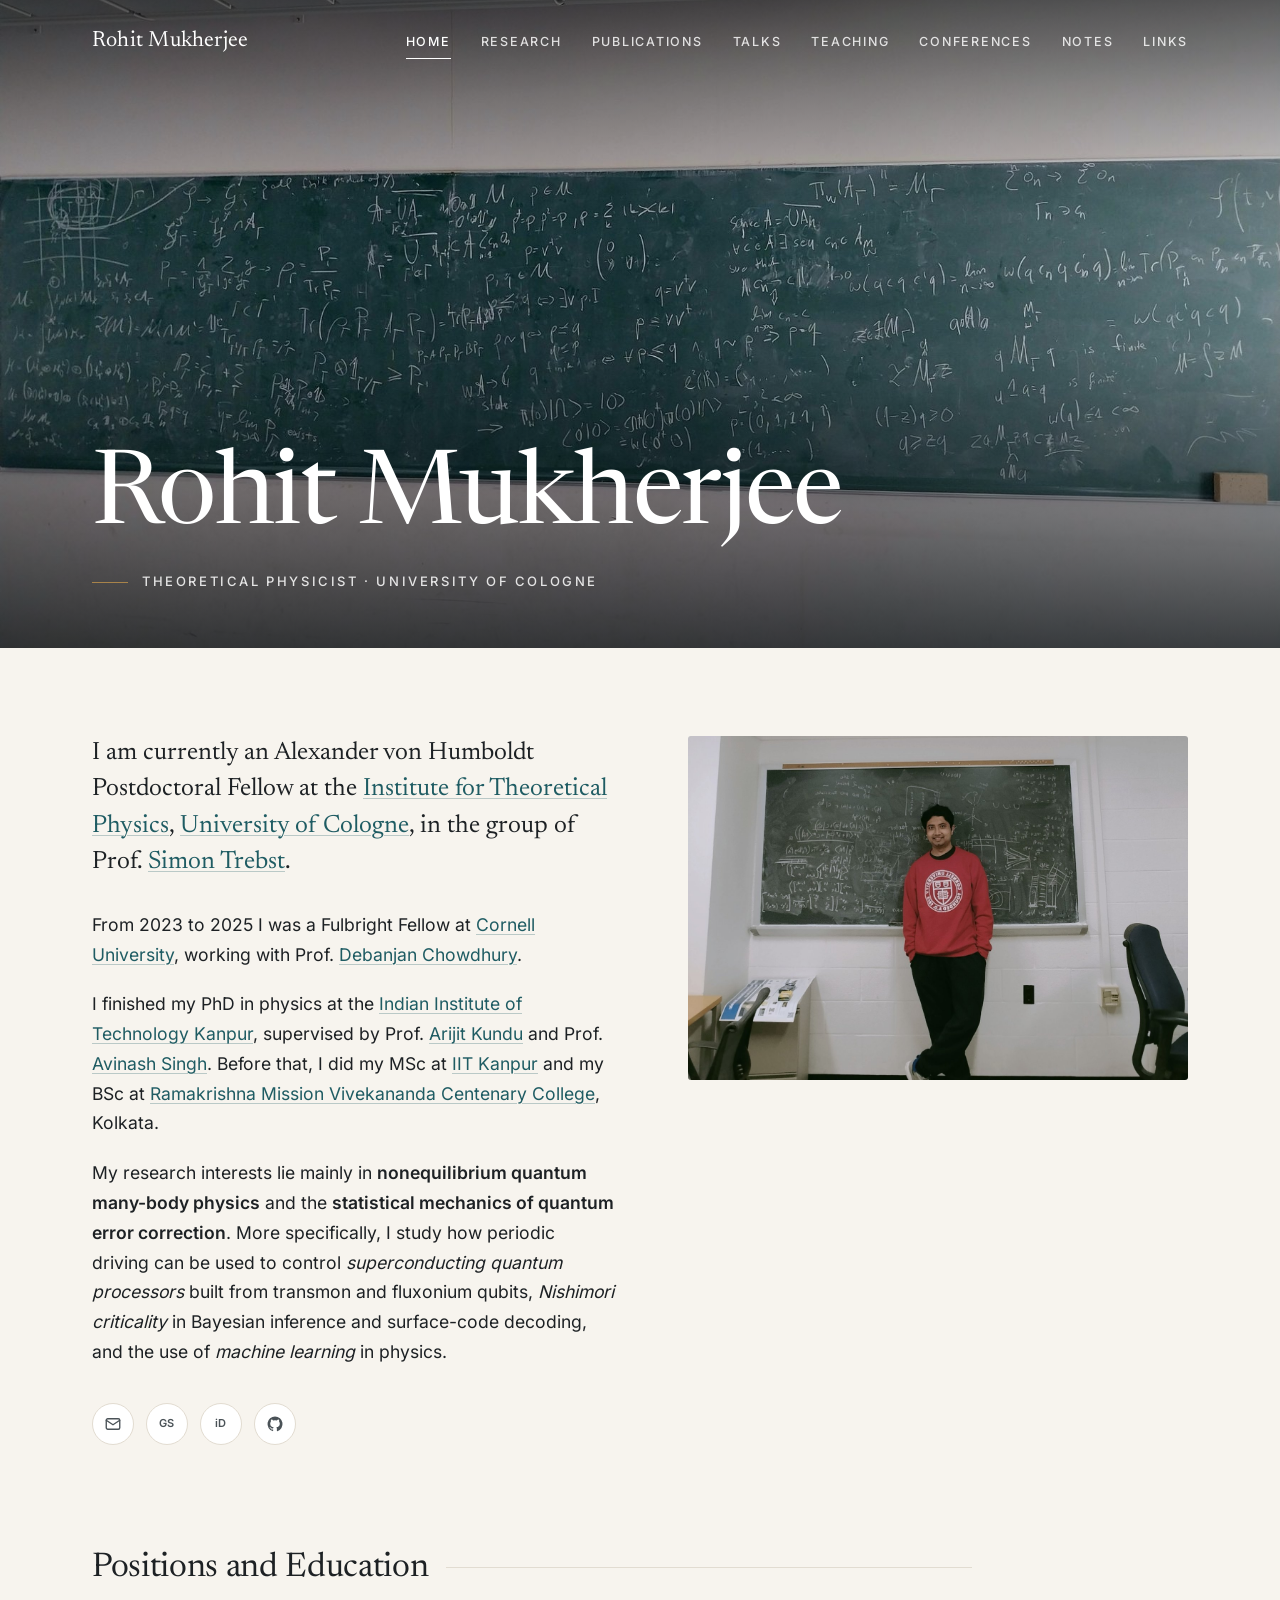
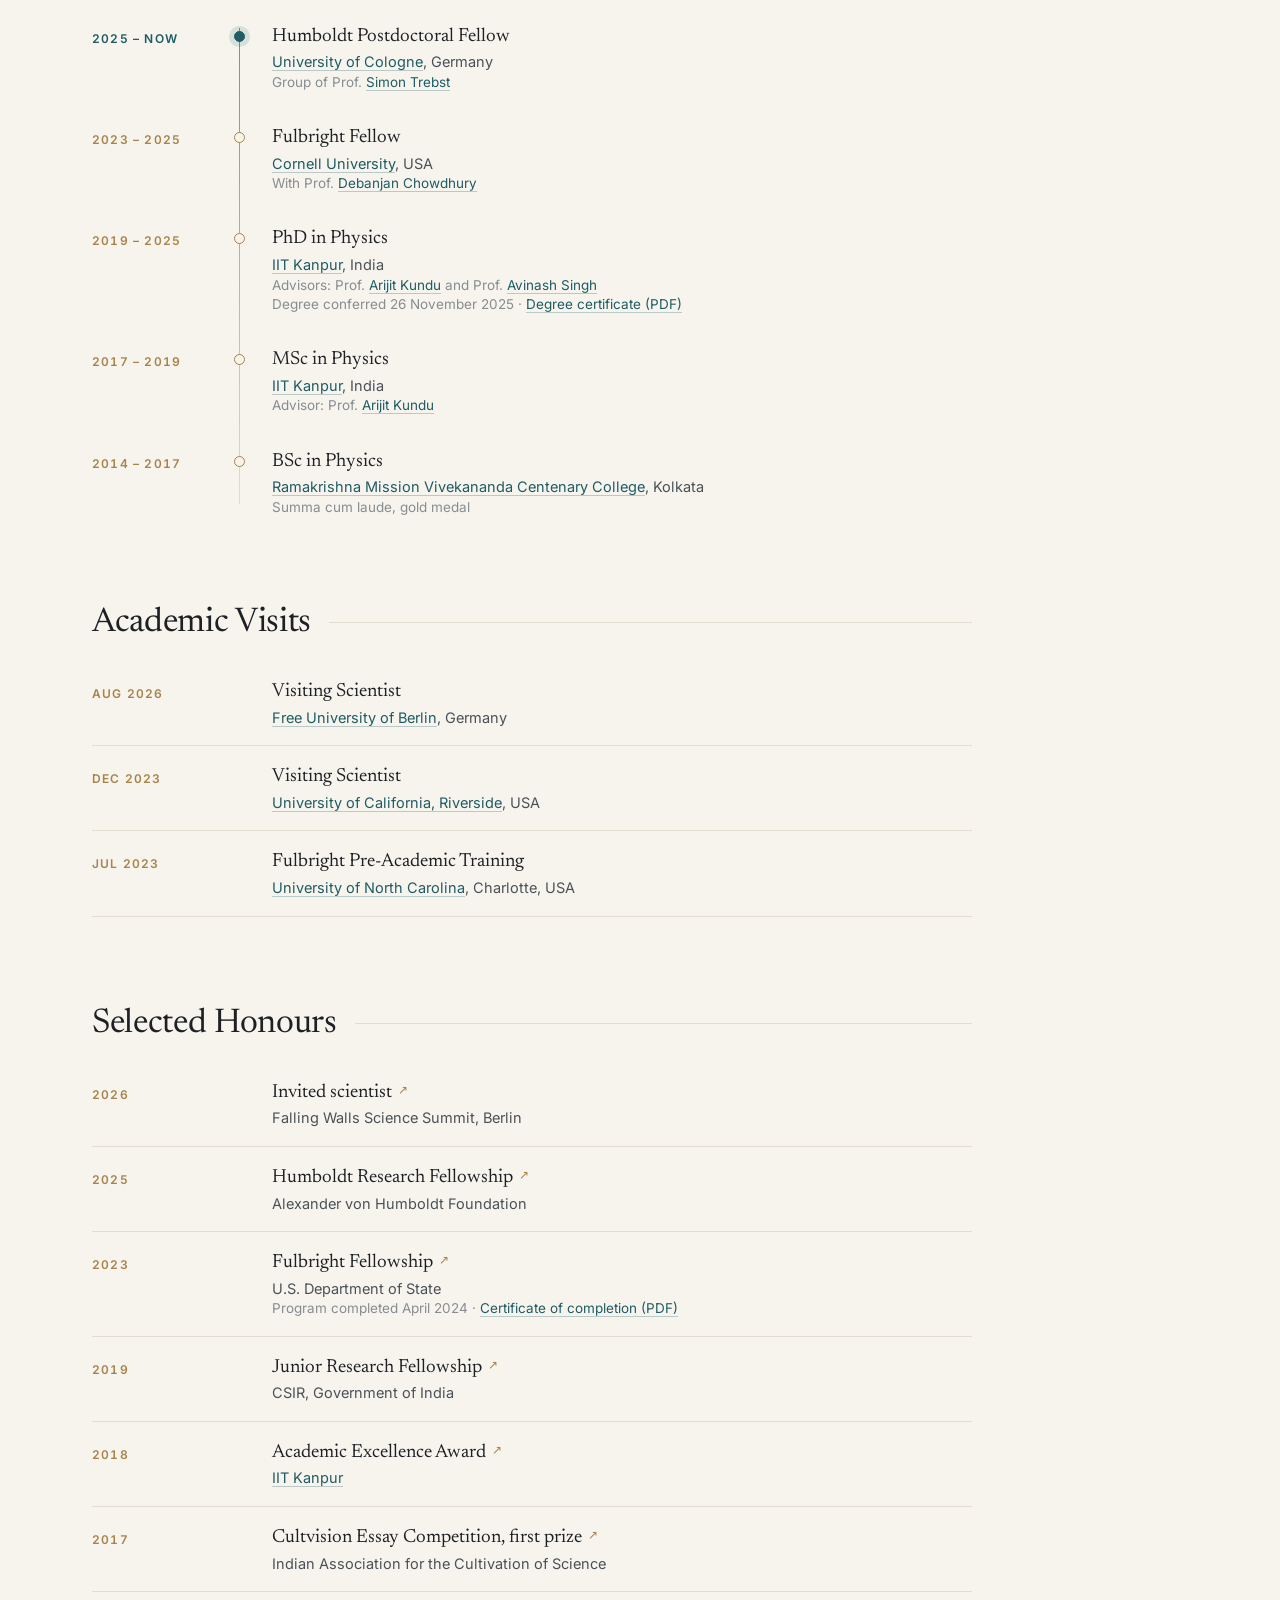
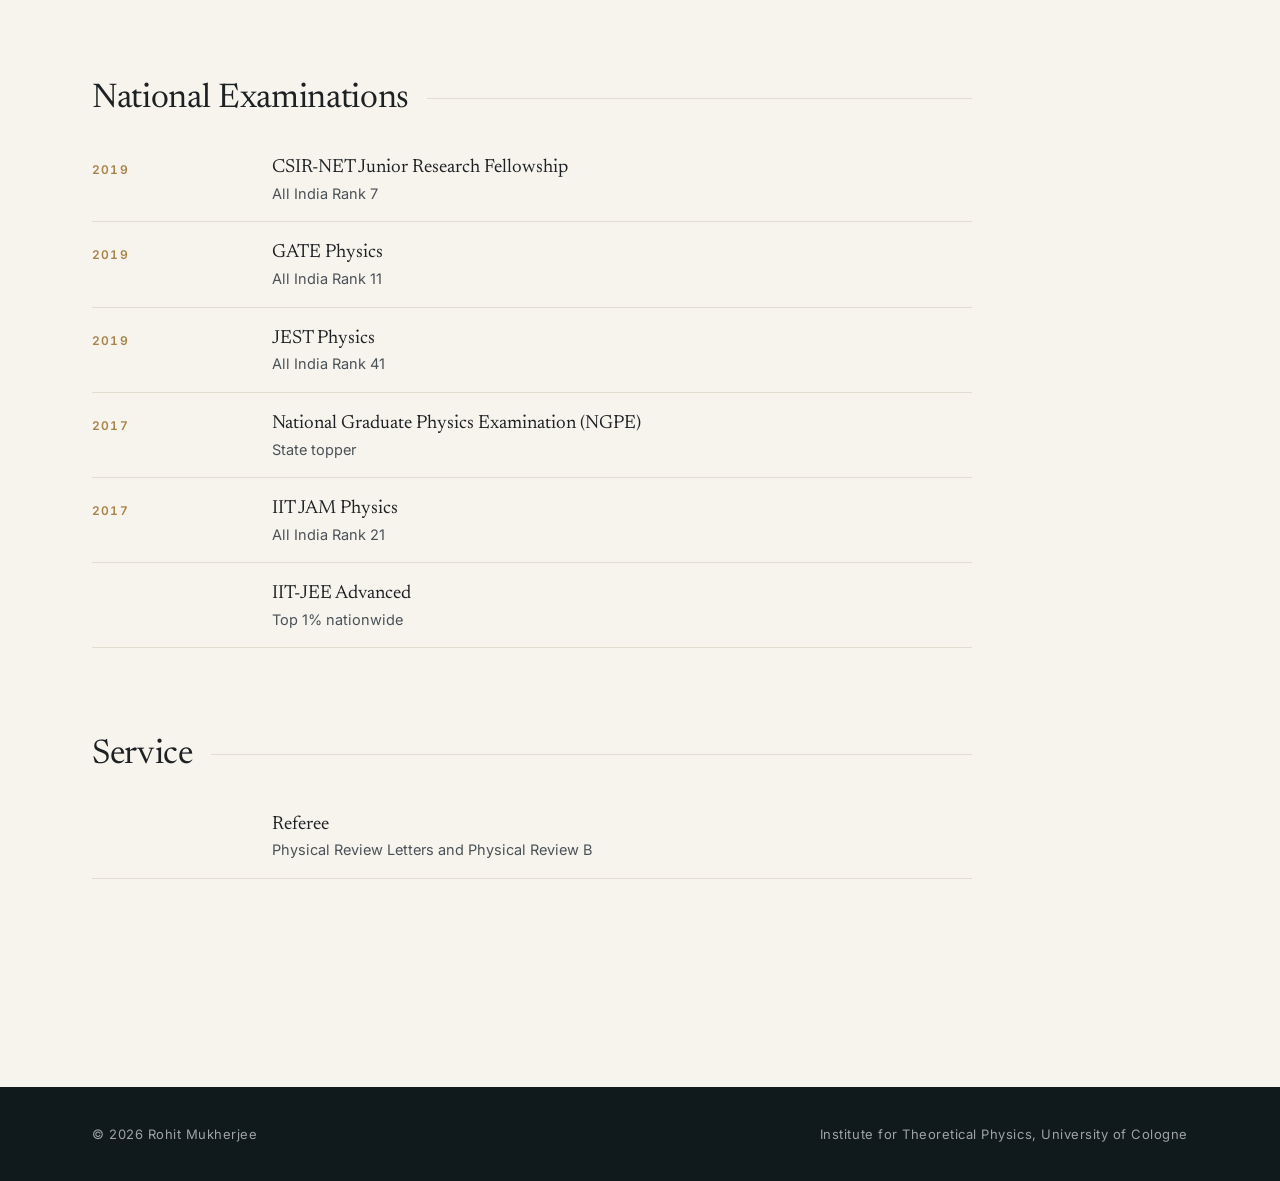
==== commit c720a165: "Add Fulbright and PhD certificates, photo with the Federal President Fulbright certificate of comple" ====
--- a/index.html
+++ b/index.html
@@ -48,7 +48,7 @@
         <ul class="facts timeline">
           <li class="is-current"><span class="fact-when">2025 &ndash; now</span><span class="tl-dot" aria-hidden="true"></span><span class="fact-text">Humboldt Postdoctoral Fellow<span class="fact-place"><a href="https://www.uni-koeln.de/">University of Cologne</a>, Germany</span><span class="fact-sub">Group of Prof. <a href="https://www.thp.uni-koeln.de/trebst/">Simon Trebst</a></span></span></li>
           <li><span class="fact-when">2023 &ndash; 2025</span><span class="tl-dot" aria-hidden="true"></span><span class="fact-text">Fulbright Fellow<span class="fact-place"><a href="https://www.cornell.edu/">Cornell University</a>, USA</span><span class="fact-sub">With Prof. <a href="https://physics.cornell.edu/debanjan-chowdhury">Debanjan Chowdhury</a></span></span></li>
-          <li><span class="fact-when">2019 &ndash; 2025</span><span class="tl-dot" aria-hidden="true"></span><span class="fact-text">PhD in Physics<span class="fact-place"><a href="https://www.iitk.ac.in/">IIT Kanpur</a>, India</span><span class="fact-sub">Advisors: Prof. <a href="https://home.iitk.ac.in/~kundua/">Arijit Kundu</a> and Prof. <a href="https://home.iitk.ac.in/~avinas/">Avinash Singh</a></span></span></li>
+          <li><span class="fact-when">2019 &ndash; 2025</span><span class="tl-dot" aria-hidden="true"></span><span class="fact-text">PhD in Physics<span class="fact-place"><a href="https://www.iitk.ac.in/">IIT Kanpur</a>, India</span><span class="fact-sub">Advisors: Prof. <a href="https://home.iitk.ac.in/~kundua/">Arijit Kundu</a> and Prof. <a href="https://home.iitk.ac.in/~avinas/">Avinash Singh</a></span><span class="fact-sub">Degree conferred 26 November 2025 &middot; <a href="/assets/docs/phd-degree-certificate.pdf">Degree certificate (PDF)</a></span></span></li>
           <li><span class="fact-when">2017 &ndash; 2019</span><span class="tl-dot" aria-hidden="true"></span><span class="fact-text">MSc in Physics<span class="fact-place"><a href="https://www.iitk.ac.in/">IIT Kanpur</a>, India</span><span class="fact-sub">Advisor: Prof. <a href="https://home.iitk.ac.in/~kundua/">Arijit Kundu</a></span></span></li>
           <li><span class="fact-when">2014 &ndash; 2017</span><span class="tl-dot" aria-hidden="true"></span><span class="fact-text">BSc in Physics<span class="fact-place"><a href="https://www.rkmvccrahara.org/">Ramakrishna Mission Vivekananda Centenary College</a>, Kolkata</span><span class="fact-sub">Summa cum laude, gold medal</span></span></li>
         </ul>
@@ -66,7 +66,7 @@
         <ul class="facts">
           <li><span class="fact-when">2026</span><span class="fact-text"><a class="fact-link" href="https://falling-walls.com/">Invited scientist</a><span class="fact-place">Falling Walls Science Summit, Berlin</span></span></li>
           <li><span class="fact-when">2025</span><span class="fact-text"><a class="fact-link" href="https://www.humboldt-foundation.de/en/apply/sponsorship-programmes/humboldt-research-fellowship">Humboldt Research Fellowship</a><span class="fact-place">Alexander von Humboldt Foundation</span></span></li>
-          <li><span class="fact-when">2023</span><span class="fact-text"><a class="fact-link" href="https://fulbrightprogram.org/">Fulbright Fellowship</a><span class="fact-place">U.S. Department of State</span></span></li>
+          <li><span class="fact-when">2023</span><span class="fact-text"><a class="fact-link" href="https://fulbrightprogram.org/">Fulbright Fellowship</a><span class="fact-place">U.S. Department of State</span><span class="fact-sub">Program completed April 2024 &middot; <a href="/assets/docs/fulbright-certificate.pdf">Certificate of completion (PDF)</a></span></span></li>
           <li><span class="fact-when">2019</span><span class="fact-text"><a class="fact-link" href="https://csirhrdg.res.in/">Junior Research Fellowship</a><span class="fact-place">CSIR, Government of India</span></span></li>
           <li><span class="fact-when">2018</span><span class="fact-text"><a class="fact-link" href="https://www.iitk.ac.in/">Academic Excellence Award</a><span class="fact-place"><a href="https://www.iitk.ac.in/">IIT Kanpur</a></span></span></li>
           <li><span class="fact-when">2017</span><span class="fact-text"><a class="fact-link" href="https://iacs.res.in/">Cultvision Essay Competition, first prize</a><span class="fact-place">Indian Association for the Cultivation of Science</span></span></li>
--- a/assets/site.css
+++ b/assets/site.css
@@ -372,7 +372,15 @@
 .video-frame { position: relative; aspect-ratio: 16 / 9; max-width: 100%; background: var(--night); border-radius: 3px; overflow: hidden; }
 .video-frame iframe { position: absolute; inset: 0; width: 100%; height: 100%; border: 0; }
 .video figcaption { font-family: var(--serif); font-size: 19px; margin-top: 12px; }
+.feature-photo { margin: 0; max-width: 560px; }
+.feature-photo img { display: block; width: 100%; height: auto; border-radius: 3px; }
+.feature-photo figcaption { font-family: var(--sans); font-size: 14px; color: var(--muted); margin-top: 10px; line-height: 1.5; }
 @media (max-width: 760px) { .video-grid { grid-template-columns: 1fr; } }
+.video-links { margin-top: 28px; }
+.resource-list { list-style: none; margin: 0 0 8px; padding: 0; }
+.resource-list li { padding: 10px 0 10px 22px; border-top: 1px solid var(--rule); position: relative; }
+.resource-list li:last-child { border-bottom: 1px solid var(--rule); }
+.resource-list li::before { content: "\2192"; position: absolute; left: 0; color: var(--brass); }
 
 /* ---------------- footer ---------------- */
 .footer { background: var(--night); color: rgba(255, 255, 255, 0.6); font-size: 13px; }
